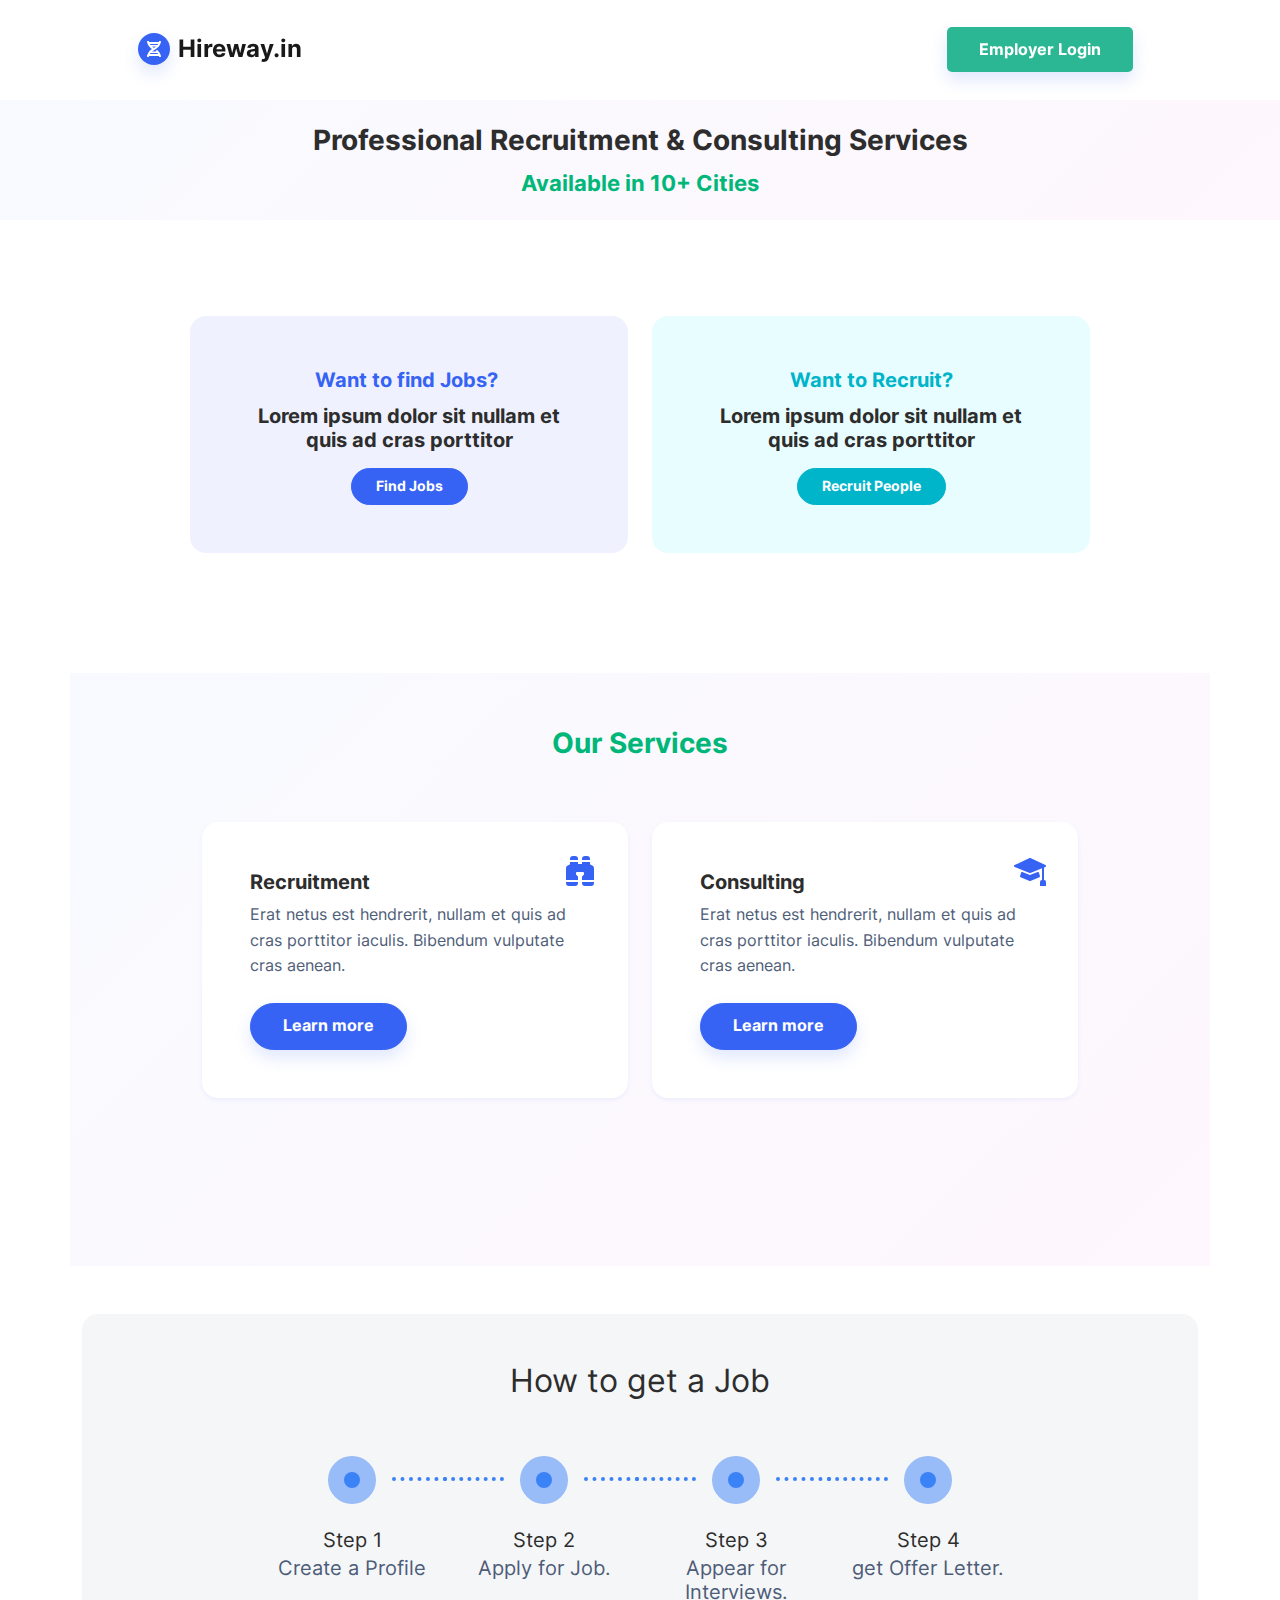
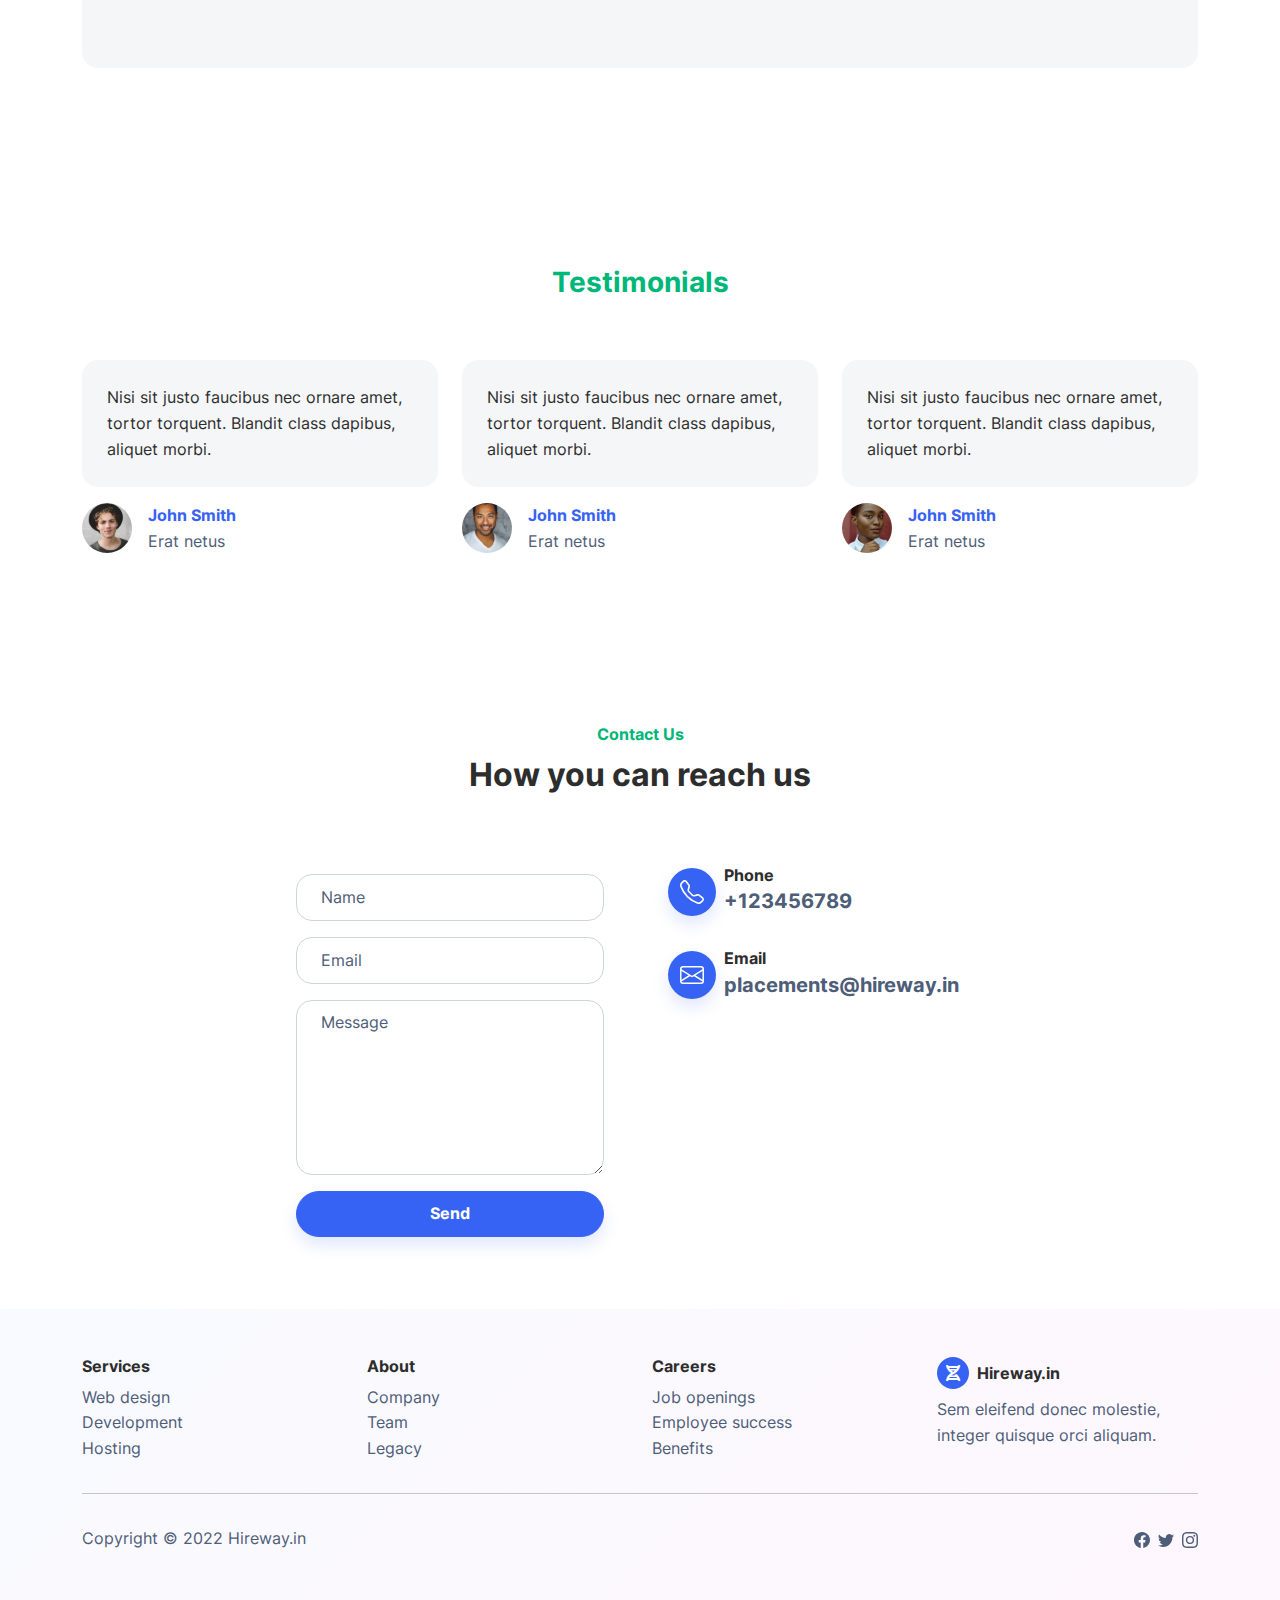
==== index.html @ d5031c34 "Initial Commit" ====
<!DOCTYPE html><html lang="en"><head><meta charset="utf-8"><meta name="viewport" content="width=device-width, initial-scale=1.0, shrink-to-fit=no"><title>Home - Hireway.in</title><link rel="stylesheet" href="assets/bootstrap/css/bootstrap.min.css"><link rel="stylesheet" href="assets/fonts/fontawesome-all.min.css"><link rel="stylesheet" href="assets/css/styles.min.css"></head><body style="/*background: url(&quot;design.jpg&quot;);*/background-position: 0 -60px;"><nav class="navbar navbar-light navbar-expand-md sticky-top navbar-shrink py-3" id="mainNav" style="height: 100px;"><div class="container"><a class="navbar-brand d-flex align-items-center" href="/"><span class="bs-icon-sm bs-icon-circle bs-icon-primary shadow d-flex justify-content-center align-items-center me-2 bs-icon" style="margin-left: 56px;"><svg xmlns="http://www.w3.org/2000/svg" viewBox="-32 0 512 512" width="1em" height="1em" fill="currentColor"><!--! Font Awesome Free 6.1.1 by @fontawesome - https://fontawesome.com License - https://fontawesome.com/license/free (Icons: CC BY 4.0, Fonts: SIL OFL 1.1, Code: MIT License) Copyright 2022 Fonticons, Inc. --><path d="M.1193 494.1c-1.125 9.5 6.312 17.87 15.94 17.87l32.06 .0635c8.125 0 15.21-5.833 16.21-13.83c.7501-4.875 1.869-11.17 3.494-18.17h312c1.625 6.875 2.904 13.31 3.529 18.18c1.125 7.1 7.84 13.94 15.97 13.82l32.46-.0625c9.625 0 17.12-8.374 15.99-17.87c-4.625-37.87-25.75-128.1-119.1-207.7c-17.5 12.37-36.98 24.37-58.48 35.49c6.25 4.625 11.56 9.405 17.06 14.15H159.7c21.25-18.12 47.03-35.63 78.65-51.38c172.1-85.5 203.7-218.8 209.5-266.7c1.125-9.5-6.297-17.88-15.92-17.88L399.6 .001c-8.125 0-14.84 5.832-15.96 13.83c-.7501 4.875-1.869 11.17-3.369 18.17H67.74C66.24 25 65.08 18.81 64.33 13.81C63.21 5.813 56.48-.124 48.36 .001L16.1 .1338c-9.625 0-17.09 8.354-15.96 17.85c5.125 42.87 31.29 153.8 159.9 238.1C31.55 340.3 5.245 451.2 .1193 494.1zM223.9 219.7C198.8 205.9 177.6 191.3 159.7 176h128.5C270.4 191.3 249 206.1 223.9 219.7zM355.1 96c-5.875 10.37-12.88 21.12-21 31.1H113.1c-8.25-10.87-15.3-21.63-21.05-32L355.1 96zM93 415.1c5.875-10.37 12.74-21.13 20.87-32h219.4c8.375 10.87 15.48 21.63 21.23 32H93z"></path></svg></span><span style="font-size: 24px;">Hireway.in</span></a><button data-bs-toggle="collapse" class="navbar-toggler" data-bs-target="#navcol-1"><span class="visually-hidden">Toggle navigation</span><span class="navbar-toggler-icon"></span></button><div class="collapse navbar-collapse" id="navcol-1" style="padding-left: 65px;padding-right: 65px;margin-left: 46px;"><ul class="navbar-nav mx-auto"></ul><a class="btn btn-primary shadow" role="button" href="signup.html" style="border-radius: 5px;background: #2BB793;border-width: 0px;border-color: rgb(43,183,147);">Employer Login</a></div></div></nav><header class="bg-primary-gradient" style="height: 120px;"><div class="container pt-4 pt-xl-4" style="height: 120px;"><div class="col-md-8 col-lg-8 col-xl-6 text-center text-md-start mx-auto" style="width: 680px;"><div class="text-center"><h1 class="fw-bold" style="font-size: 28px;">Professional Recruitment &amp; Consulting Services</h1><p class="fw-bold text-success mb-2" style="font-size: 22px;">Available in 10+ Cities</p></div></div></div></header><section class="py-5"><section><div class="container py-5"><div class="mx-auto" style="max-width: 900px;"><div class="row row-cols-1 row-cols-md-2 d-flex justify-content-center"><div class="col mb-4"><div class="card bg-primary-light"><div class="card-body text-center px-4 py-5 px-md-5"><p class="fw-bold text-primary card-text mb-2" style="font-size: 20px;">Want to find Jobs?&nbsp;</p><h5 class="fw-bold card-title mb-3">Lorem ipsum dolor sit&nbsp;nullam et quis ad cras porttitor</h5><button class="btn btn-primary btn-sm" type="button">Find Jobs</button></div></div></div><div class="col mb-4"><div class="card bg-info-light"><div class="card-body text-center px-4 py-5 px-md-5"><p class="fw-bold text-info card-text mb-2" style="font-size: 20px;">Want to Recruit?</p><h5 class="fw-bold card-title mb-3">Lorem ipsum dolor sit&nbsp;nullam et quis ad cras porttitor</h5><button class="btn btn-info btn-sm" type="button">Recruit People</button></div></div></div></div></div></div></section></section><section><div class="container bg-primary-gradient py-5"><div class="row"><div class="col-md-8 col-xl-6 text-center mx-auto"><p class="fw-bold text-success mb-2" style="font-size: 28px;">Our Services</p></div></div><div class="py-5 p-lg-5"><div class="row row-cols-1 row-cols-md-2 mx-auto" style="max-width: 900px;"><div class="col mb-5"><div class="card shadow-sm"><div class="card-body px-4 py-5 px-md-5"><div class="bs-icon-lg d-flex justify-content-center align-items-center mb-3 bs-icon" style="top: 1rem;right: 1rem;position: absolute;"><svg xmlns="http://www.w3.org/2000/svg" width="1em" height="1em" fill="currentColor" viewBox="0 0 16 16" class="bi bi-binoculars-fill">
  <path d="M4.5 1A1.5 1.5 0 0 0 3 2.5V3h4v-.5A1.5 1.5 0 0 0 5.5 1h-1zM7 4v1h2V4h4v.882a.5.5 0 0 0 .276.447l.895.447A1.5 1.5 0 0 1 15 7.118V13H9v-1.5a.5.5 0 0 1 .146-.354l.854-.853V9.5a.5.5 0 0 0-.5-.5h-3a.5.5 0 0 0-.5.5v.793l.854.853A.5.5 0 0 1 7 11.5V13H1V7.118a1.5 1.5 0 0 1 .83-1.342l.894-.447A.5.5 0 0 0 3 4.882V4h4zM1 14v.5A1.5 1.5 0 0 0 2.5 16h3A1.5 1.5 0 0 0 7 14.5V14H1zm8 0v.5a1.5 1.5 0 0 0 1.5 1.5h3a1.5 1.5 0 0 0 1.5-1.5V14H9zm4-11H9v-.5A1.5 1.5 0 0 1 10.5 1h1A1.5 1.5 0 0 1 13 2.5V3z"></path>
</svg></div><h5 class="fw-bold card-title">Recruitment</h5><p class="text-muted card-text mb-4">Erat netus est hendrerit, nullam et quis ad cras porttitor iaculis. Bibendum vulputate cras aenean.</p><button class="btn btn-primary shadow" type="button">Learn more</button></div></div></div><div class="col mb-5"><div class="card shadow-sm"><div class="card-body px-4 py-5 px-md-5"><div class="bs-icon-lg d-flex justify-content-center align-items-center mb-3 bs-icon" style="top: 1rem;right: 1rem;position: absolute;"><svg xmlns="http://www.w3.org/2000/svg" width="1em" height="1em" fill="currentColor" viewBox="0 0 16 16" class="bi bi-mortarboard-fill">
  <path fill-rule="evenodd" d="M8.211 2.047a.5.5 0 0 0-.422 0l-7.5 3.5a.5.5 0 0 0 .025.917l7.5 3a.5.5 0 0 0 .372 0L14 7.14V13a1 1 0 0 0-1 1v2h3v-2a1 1 0 0 0-1-1V6.739l.686-.275a.5.5 0 0 0 .025-.917l-7.5-3.5Z"></path>
  <path fill-rule="evenodd" d="M4.176 9.032a.5.5 0 0 0-.656.327l-.5 1.7a.5.5 0 0 0 .294.605l4.5 1.8a.5.5 0 0 0 .372 0l4.5-1.8a.5.5 0 0 0 .294-.605l-.5-1.7a.5.5 0 0 0-.656-.327L8 10.466 4.176 9.032Z"></path>
</svg></div><h5 class="fw-bold card-title">Consulting</h5><p class="text-muted card-text mb-4">Erat netus est hendrerit, nullam et quis ad cras porttitor iaculis. Bibendum vulputate cras aenean.</p><button class="btn btn-primary shadow" type="button">Learn more</button></div></div></div><div class="col mb-4"><div class="card shadow-sm"></div></div><div class="col mb-4"><div class="card shadow-sm"></div></div></div></div></div></section><section class="py-4 py-xl-5"><div class="container"><div class="bg-light border rounded border-0 border-light d-flex flex-column justify-content-between flex-lg-row p-4 p-md-5"><div class="container">                      
    <div class="row text-center justify-content-center mb-5">
        <div class="col-xl-6 col-lg-8">
            <h2 class="font-weight-bold">How to get a Job</h2>
        </div>
    </div>

    <div class="row">
        <div class="col">
            <div class="timeline-steps aos-init aos-animate" data-aos="fade-up">
                <div class="timeline-step">
                    <div class="timeline-content" data-toggle="popover" data-trigger="hover" data-placement="top" title="" data-content="And here's some amazing content. It's very engaging. Right?" data-original-title="2003">
                        <div class="inner-circle"></div>
                        <p class="h5 mt-3 mb-1">Step 1</p>
                        <p class="h5 text-muted mb-0 mb-lg-0">Create a Profile</p>
                    </div>
                </div>
                <div class="timeline-step">
                    <div class="timeline-content" data-toggle="popover" data-trigger="hover" data-placement="top" title="" data-content="And here's some amazing content. It's very engaging. Right?" data-original-title="2004">
                        <div class="inner-circle"></div>
                        <p class="h5 mt-3 mb-1">Step 2</p>
                        <p class="h5 text-muted mb-0 mb-lg-0">Apply for Job.</p>
                    </div>
                </div>
                <div class="timeline-step">
                    <div class="timeline-content" data-toggle="popover" data-trigger="hover" data-placement="top" title="" data-content="And here's some amazing content. It's very engaging. Right?" data-original-title="2010">
                        <div class="inner-circle"></div>
                        <p class="h5 mt-3 mb-1">Step 3</p>
                        <p class="h5 text-muted mb-0 mb-lg-0">Appear for Interviews.</p>
                    </div>
                </div>
                <div class="timeline-step mb-0">
                    <div class="timeline-content" data-toggle="popover" data-trigger="hover" data-placement="top" title="" data-content="And here's some amazing content. It's very engaging. Right?" data-original-title="2020">
                        <div class="inner-circle"></div>
                        <p class="h5 mt-3 mb-1">Step 4</p>
                        <p class="h5 text-muted mb-0 mb-lg-0">get Offer Letter.</p>
                    </div>
                </div>
            </div>
        </div>
    </div>
</div></div></div></section><section class="py-5 mt-5"><div class="container py-5"><div class="row mb-5"><div class="col-md-8 col-xl-6 text-center mx-auto"><p class="fw-bold text-success mb-2" style="font-size: 28px;">Testimonials</p></div></div><div class="row row-cols-1 row-cols-sm-2 row-cols-lg-3 d-sm-flex justify-content-sm-center"><div class="col mb-4"><div class="d-flex flex-column align-items-center align-items-sm-start"><p class="bg-light border rounded border-light p-4">Nisi sit justo faucibus nec ornare amet, tortor torquent. Blandit class dapibus, aliquet morbi.</p><div class="d-flex"><img class="rounded-circle flex-shrink-0 me-3 fit-cover" width="50" height="50" src="assets/img/team/avatar2.jpg"><div><p class="fw-bold text-primary mb-0">John Smith</p><p class="text-muted mb-0">Erat netus</p></div></div></div></div><div class="col mb-4"><div class="d-flex flex-column align-items-center align-items-sm-start"><p class="bg-light border rounded border-light p-4">Nisi sit justo faucibus nec ornare amet, tortor torquent. Blandit class dapibus, aliquet morbi.</p><div class="d-flex"><img class="rounded-circle flex-shrink-0 me-3 fit-cover" width="50" height="50" src="assets/img/team/avatar4.jpg"><div><p class="fw-bold text-primary mb-0">John Smith</p><p class="text-muted mb-0">Erat netus</p></div></div></div></div><div class="col mb-4"><div class="d-flex flex-column align-items-center align-items-sm-start"><p class="bg-light border rounded border-light p-4">Nisi sit justo faucibus nec ornare amet, tortor torquent. Blandit class dapibus, aliquet morbi.</p><div class="d-flex"><img class="rounded-circle flex-shrink-0 me-3 fit-cover" width="50" height="50" src="assets/img/team/avatar5.jpg"><div><p class="fw-bold text-primary mb-0">John Smith</p><p class="text-muted mb-0">Erat netus</p></div></div></div></div></div></div></section><section class="py-5"><div class="container"><div class="row mb-5"><div class="col-md-8 col-xl-6 text-center mx-auto"><p class="fw-bold text-success mb-2">Contact Us</p><h2 class="fw-bold">How you can reach us</h2></div></div><div class="row d-flex justify-content-center"><div class="col-md-6 col-xl-4"><div><form class="p-3 p-xl-4" method="post"><div class="mb-3"><input class="form-control" type="text" id="name-1" name="name" placeholder="Name"></div><div class="mb-3"><input class="form-control" type="email" id="email-1" name="email" placeholder="Email"></div><div class="mb-3"><textarea class="form-control" id="message-1" name="message" rows="6" placeholder="Message"></textarea></div><div><button class="btn btn-primary shadow d-block w-100" type="submit">Send </button></div></form></div></div><div class="col-md-4 col-xl-4 d-flex justify-content-center justify-content-xl-start"><div class="d-flex flex-wrap flex-md-column justify-content-md-start align-items-md-start h-100"><div class="d-flex align-items-center p-3"><div class="bs-icon-md bs-icon-circle bs-icon-primary shadow d-flex flex-shrink-0 justify-content-center align-items-center d-inline-block bs-icon bs-icon-md"><svg xmlns="http://www.w3.org/2000/svg" width="1em" height="1em" fill="currentColor" viewBox="0 0 16 16" class="bi bi-telephone">
  <path d="M3.654 1.328a.678.678 0 0 0-1.015-.063L1.605 2.3c-.483.484-.661 1.169-.45 1.77a17.568 17.568 0 0 0 4.168 6.608 17.569 17.569 0 0 0 6.608 4.168c.601.211 1.286.033 1.77-.45l1.034-1.034a.678.678 0 0 0-.063-1.015l-2.307-1.794a.678.678 0 0 0-.58-.122l-2.19.547a1.745 1.745 0 0 1-1.657-.459L5.482 8.062a1.745 1.745 0 0 1-.46-1.657l.548-2.19a.678.678 0 0 0-.122-.58L3.654 1.328zM1.884.511a1.745 1.745 0 0 1 2.612.163L6.29 2.98c.329.423.445.974.315 1.494l-.547 2.19a.678.678 0 0 0 .178.643l2.457 2.457a.678.678 0 0 0 .644.178l2.189-.547a1.745 1.745 0 0 1 1.494.315l2.306 1.794c.829.645.905 1.87.163 2.611l-1.034 1.034c-.74.74-1.846 1.065-2.877.702a18.634 18.634 0 0 1-7.01-4.42 18.634 18.634 0 0 1-4.42-7.009c-.362-1.03-.037-2.137.703-2.877L1.885.511z"></path>
</svg></div><div class="px-2"><h6 class="fw-bold mb-0">Phone</h6><p class="text-muted mb-0" style="font-size: 20px;font-weight: bold;">+123456789</p></div></div><div class="d-flex align-items-center p-3"><div class="bs-icon-md bs-icon-circle bs-icon-primary shadow d-flex flex-shrink-0 justify-content-center align-items-center d-inline-block bs-icon bs-icon-md"><svg xmlns="http://www.w3.org/2000/svg" width="1em" height="1em" fill="currentColor" viewBox="0 0 16 16" class="bi bi-envelope">
  <path fill-rule="evenodd" d="M0 4a2 2 0 0 1 2-2h12a2 2 0 0 1 2 2v8a2 2 0 0 1-2 2H2a2 2 0 0 1-2-2V4Zm2-1a1 1 0 0 0-1 1v.217l7 4.2 7-4.2V4a1 1 0 0 0-1-1H2Zm13 2.383-4.708 2.825L15 11.105V5.383Zm-.034 6.876-5.64-3.471L8 9.583l-1.326-.795-5.64 3.47A1 1 0 0 0 2 13h12a1 1 0 0 0 .966-.741ZM1 11.105l4.708-2.897L1 5.383v5.722Z"></path>
</svg></div><div class="px-2"><h6 class="fw-bold mb-0">Email</h6><p class="text-muted mb-0" style="font-size: 20px;font-weight: bold;">placements@hireway.in</p></div></div></div></div></div></div></section><footer class="bg-primary-gradient"><div class="container py-4 py-lg-5"><div class="row justify-content-center"><div class="col-sm-4 col-md-3 text-center text-lg-start d-flex flex-column item"><h3 class="fs-6 fw-bold">Services</h3><ul class="list-unstyled"><li><a href="#">Web design</a></li><li><a href="#">Development</a></li><li><a href="#">Hosting</a></li></ul></div><div class="col-sm-4 col-md-3 text-center text-lg-start d-flex flex-column item"><h3 class="fs-6 fw-bold">About</h3><ul class="list-unstyled"><li><a href="#">Company</a></li><li><a href="#">Team</a></li><li><a href="#">Legacy</a></li></ul></div><div class="col-sm-4 col-md-3 text-center text-lg-start d-flex flex-column item"><h3 class="fs-6 fw-bold">Careers</h3><ul class="list-unstyled"><li><a href="#">Job openings</a></li><li><a href="#">Employee success</a></li><li><a href="#">Benefits</a></li></ul></div><div class="col-lg-3 text-center text-lg-start d-flex flex-column align-items-center order-first align-items-lg-start order-lg-last item social"><div class="fw-bold d-flex align-items-center mb-2"><span class="bs-icon-sm bs-icon-circle bs-icon-primary d-flex justify-content-center align-items-center bs-icon me-2"><i class="fas fa-dna" style="font-size: 16px;"></i></span><span>Hireway.in</span></div><p class="text-muted copyright">Sem eleifend donec molestie, integer quisque orci aliquam.</p></div></div><hr><div class="text-muted d-flex justify-content-between align-items-center pt-3"><p class="mb-0">Copyright © 2022 Hireway.in</p><ul class="list-inline mb-0"><li class="list-inline-item"><svg xmlns="http://www.w3.org/2000/svg" width="1em" height="1em" fill="currentColor" viewBox="0 0 16 16" class="bi bi-facebook">
  <path d="M16 8.049c0-4.446-3.582-8.05-8-8.05C3.58 0-.002 3.603-.002 8.05c0 4.017 2.926 7.347 6.75 7.951v-5.625h-2.03V8.05H6.75V6.275c0-2.017 1.195-3.131 3.022-3.131.876 0 1.791.157 1.791.157v1.98h-1.009c-.993 0-1.303.621-1.303 1.258v1.51h2.218l-.354 2.326H9.25V16c3.824-.604 6.75-3.934 6.75-7.951z"></path>
</svg></li><li class="list-inline-item"><svg xmlns="http://www.w3.org/2000/svg" width="1em" height="1em" fill="currentColor" viewBox="0 0 16 16" class="bi bi-twitter">
  <path d="M5.026 15c6.038 0 9.341-5.003 9.341-9.334 0-.14 0-.282-.006-.422A6.685 6.685 0 0 0 16 3.542a6.658 6.658 0 0 1-1.889.518 3.301 3.301 0 0 0 1.447-1.817 6.533 6.533 0 0 1-2.087.793A3.286 3.286 0 0 0 7.875 6.03a9.325 9.325 0 0 1-6.767-3.429 3.289 3.289 0 0 0 1.018 4.382A3.323 3.323 0 0 1 .64 6.575v.045a3.288 3.288 0 0 0 2.632 3.218 3.203 3.203 0 0 1-.865.115 3.23 3.23 0 0 1-.614-.057 3.283 3.283 0 0 0 3.067 2.277A6.588 6.588 0 0 1 .78 13.58a6.32 6.32 0 0 1-.78-.045A9.344 9.344 0 0 0 5.026 15z"></path>
</svg></li><li class="list-inline-item"><svg xmlns="http://www.w3.org/2000/svg" width="1em" height="1em" fill="currentColor" viewBox="0 0 16 16" class="bi bi-instagram">
  <path d="M8 0C5.829 0 5.556.01 4.703.048 3.85.088 3.269.222 2.76.42a3.917 3.917 0 0 0-1.417.923A3.927 3.927 0 0 0 .42 2.76C.222 3.268.087 3.85.048 4.7.01 5.555 0 5.827 0 8.001c0 2.172.01 2.444.048 3.297.04.852.174 1.433.372 1.942.205.526.478.972.923 1.417.444.445.89.719 1.416.923.51.198 1.09.333 1.942.372C5.555 15.99 5.827 16 8 16s2.444-.01 3.298-.048c.851-.04 1.434-.174 1.943-.372a3.916 3.916 0 0 0 1.416-.923c.445-.445.718-.891.923-1.417.197-.509.332-1.09.372-1.942C15.99 10.445 16 10.173 16 8s-.01-2.445-.048-3.299c-.04-.851-.175-1.433-.372-1.941a3.926 3.926 0 0 0-.923-1.417A3.911 3.911 0 0 0 13.24.42c-.51-.198-1.092-.333-1.943-.372C10.443.01 10.172 0 7.998 0h.003zm-.717 1.442h.718c2.136 0 2.389.007 3.232.046.78.035 1.204.166 1.486.275.373.145.64.319.92.599.28.28.453.546.598.92.11.281.24.705.275 1.485.039.843.047 1.096.047 3.231s-.008 2.389-.047 3.232c-.035.78-.166 1.203-.275 1.485a2.47 2.47 0 0 1-.599.919c-.28.28-.546.453-.92.598-.28.11-.704.24-1.485.276-.843.038-1.096.047-3.232.047s-2.39-.009-3.233-.047c-.78-.036-1.203-.166-1.485-.276a2.478 2.478 0 0 1-.92-.598 2.48 2.48 0 0 1-.6-.92c-.109-.281-.24-.705-.275-1.485-.038-.843-.046-1.096-.046-3.233 0-2.136.008-2.388.046-3.231.036-.78.166-1.204.276-1.486.145-.373.319-.64.599-.92.28-.28.546-.453.92-.598.282-.11.705-.24 1.485-.276.738-.034 1.024-.044 2.515-.045v.002zm4.988 1.328a.96.96 0 1 0 0 1.92.96.96 0 0 0 0-1.92zm-4.27 1.122a4.109 4.109 0 1 0 0 8.217 4.109 4.109 0 0 0 0-8.217zm0 1.441a2.667 2.667 0 1 1 0 5.334 2.667 2.667 0 0 1 0-5.334z"></path>
</svg></li></ul></div></div></footer><script src="assets/js/jquery.min.js"></script><script src="assets/bootstrap/js/bootstrap.min.js"></script><script src="assets/js/script.min.js"></script></body></html>
---- assets/css/styles.min.css ----
@font-face{font-family:Inter;src:url(../../assets/fonts//s/inter/v12/UcC73FwrK3iLTeHuS_fvQtMwCp50KnMa2JL7SUc.woff2) format('woff2');font-weight:300;font-style:normal;font-display:swap;unicode-range:U+0460-052F,U+1C80-1C88,U+20B4,U+2DE0-2DFF,U+A640-A69F,U+FE2E-FE2F}@font-face{font-family:Inter;src:url(../../assets/fonts//s/inter/v12/UcC73FwrK3iLTeHuS_fvQtMwCp50KnMa0ZL7SUc.woff2) format('woff2');font-weight:300;font-style:normal;font-display:swap;unicode-range:U+0301,U+0400-045F,U+0490-0491,U+04B0-04B1,U+2116}@font-face{font-family:Inter;src:url(../../assets/fonts//s/inter/v12/UcC73FwrK3iLTeHuS_fvQtMwCp50KnMa2ZL7SUc.woff2) format('woff2');font-weight:300;font-style:normal;font-display:swap;unicode-range:U+1F00-1FFF}@font-face{font-family:Inter;src:url(../../assets/fonts//s/inter/v12/UcC73FwrK3iLTeHuS_fvQtMwCp50KnMa1pL7SUc.woff2) format('woff2');font-weight:300;font-style:normal;font-display:swap;unicode-range:U+0370-03FF}@font-face{font-family:Inter;src:url(../../assets/fonts//s/inter/v12/UcC73FwrK3iLTeHuS_fvQtMwCp50KnMa2pL7SUc.woff2) format('woff2');font-weight:300;font-style:normal;font-display:swap;unicode-range:U+0102-0103,U+0110-0111,U+0128-0129,U+0168-0169,U+01A0-01A1,U+01AF-01B0,U+1EA0-1EF9,U+20AB}@font-face{font-family:Inter;src:url(../../assets/fonts//s/inter/v12/UcC73FwrK3iLTeHuS_fvQtMwCp50KnMa25L7SUc.woff2) format('woff2');font-weight:300;font-style:normal;font-display:swap;unicode-range:U+0100-024F,U+0259,U+1E00-1EFF,U+2020,U+20A0-20AB,U+20AD-20CF,U+2113,U+2C60-2C7F,U+A720-A7FF}@font-face{font-family:Inter;src:url(../../assets/fonts//s/inter/v12/UcC73FwrK3iLTeHuS_fvQtMwCp50KnMa1ZL7.woff2) format('woff2');font-weight:300;font-style:normal;font-display:swap;unicode-range:U+0000-00FF,U+0131,U+0152-0153,U+02BB-02BC,U+02C6,U+02DA,U+02DC,U+2000-206F,U+2074,U+20AC,U+2122,U+2191,U+2193,U+2212,U+2215,U+FEFF,U+FFFD}@font-face{font-family:Inter;src:url(../../assets/fonts//s/inter/v12/UcC73FwrK3iLTeHuS_fvQtMwCp50KnMa2JL7SUc.woff2) format('woff2');font-weight:400;font-style:normal;font-display:swap;unicode-range:U+0460-052F,U+1C80-1C88,U+20B4,U+2DE0-2DFF,U+A640-A69F,U+FE2E-FE2F}@font-face{font-family:Inter;src:url(../../assets/fonts//s/inter/v12/UcC73FwrK3iLTeHuS_fvQtMwCp50KnMa0ZL7SUc.woff2) format('woff2');font-weight:400;font-style:normal;font-display:swap;unicode-range:U+0301,U+0400-045F,U+0490-0491,U+04B0-04B1,U+2116}@font-face{font-family:Inter;src:url(../../assets/fonts//s/inter/v12/UcC73FwrK3iLTeHuS_fvQtMwCp50KnMa2ZL7SUc.woff2) format('woff2');font-weight:400;font-style:normal;font-display:swap;unicode-range:U+1F00-1FFF}@font-face{font-family:Inter;src:url(../../assets/fonts//s/inter/v12/UcC73FwrK3iLTeHuS_fvQtMwCp50KnMa1pL7SUc.woff2) format('woff2');font-weight:400;font-style:normal;font-display:swap;unicode-range:U+0370-03FF}@font-face{font-family:Inter;src:url(../../assets/fonts//s/inter/v12/UcC73FwrK3iLTeHuS_fvQtMwCp50KnMa2pL7SUc.woff2) format('woff2');font-weight:400;font-style:normal;font-display:swap;unicode-range:U+0102-0103,U+0110-0111,U+0128-0129,U+0168-0169,U+01A0-01A1,U+01AF-01B0,U+1EA0-1EF9,U+20AB}@font-face{font-family:Inter;src:url(../../assets/fonts//s/inter/v12/UcC73FwrK3iLTeHuS_fvQtMwCp50KnMa25L7SUc.woff2) format('woff2');font-weight:400;font-style:normal;font-display:swap;unicode-range:U+0100-024F,U+0259,U+1E00-1EFF,U+2020,U+20A0-20AB,U+20AD-20CF,U+2113,U+2C60-2C7F,U+A720-A7FF}@font-face{font-family:Inter;src:url(../../assets/fonts//s/inter/v12/UcC73FwrK3iLTeHuS_fvQtMwCp50KnMa1ZL7.woff2) format('woff2');font-weight:400;font-style:normal;font-display:swap;unicode-range:U+0000-00FF,U+0131,U+0152-0153,U+02BB-02BC,U+02C6,U+02DA,U+02DC,U+2000-206F,U+2074,U+20AC,U+2122,U+2191,U+2193,U+2212,U+2215,U+FEFF,U+FFFD}@font-face{font-family:Inter;src:url(../../assets/fonts//s/inter/v12/UcC73FwrK3iLTeHuS_fvQtMwCp50KnMa2JL7SUc.woff2) format('woff2');font-weight:600;font-style:normal;font-display:swap;unicode-range:U+0460-052F,U+1C80-1C88,U+20B4,U+2DE0-2DFF,U+A640-A69F,U+FE2E-FE2F}@font-face{font-family:Inter;src:url(../../assets/fonts//s/inter/v12/UcC73FwrK3iLTeHuS_fvQtMwCp50KnMa0ZL7SUc.woff2) format('woff2');font-weight:600;font-style:normal;font-display:swap;unicode-range:U+0301,U+0400-045F,U+0490-0491,U+04B0-04B1,U+2116}@font-face{font-family:Inter;src:url(../../assets/fonts//s/inter/v12/UcC73FwrK3iLTeHuS_fvQtMwCp50KnMa2ZL7SUc.woff2) format('woff2');font-weight:600;font-style:normal;font-display:swap;unicode-range:U+1F00-1FFF}@font-face{font-family:Inter;src:url(../../assets/fonts//s/inter/v12/UcC73FwrK3iLTeHuS_fvQtMwCp50KnMa1pL7SUc.woff2) format('woff2');font-weight:600;font-style:normal;font-display:swap;unicode-range:U+0370-03FF}@font-face{font-family:Inter;src:url(../../assets/fonts//s/inter/v12/UcC73FwrK3iLTeHuS_fvQtMwCp50KnMa2pL7SUc.woff2) format('woff2');font-weight:600;font-style:normal;font-display:swap;unicode-range:U+0102-0103,U+0110-0111,U+0128-0129,U+0168-0169,U+01A0-01A1,U+01AF-01B0,U+1EA0-1EF9,U+20AB}@font-face{font-family:Inter;src:url(../../assets/fonts//s/inter/v12/UcC73FwrK3iLTeHuS_fvQtMwCp50KnMa25L7SUc.woff2) format('woff2');font-weight:600;font-style:normal;font-display:swap;unicode-range:U+0100-024F,U+0259,U+1E00-1EFF,U+2020,U+20A0-20AB,U+20AD-20CF,U+2113,U+2C60-2C7F,U+A720-A7FF}@font-face{font-family:Inter;src:url(../../assets/fonts//s/inter/v12/UcC73FwrK3iLTeHuS_fvQtMwCp50KnMa1ZL7.woff2) format('woff2');font-weight:600;font-style:normal;font-display:swap;unicode-range:U+0000-00FF,U+0131,U+0152-0153,U+02BB-02BC,U+02C6,U+02DA,U+02DC,U+2000-206F,U+2074,U+20AC,U+2122,U+2191,U+2193,U+2212,U+2215,U+FEFF,U+FFFD}@font-face{font-family:Inter;src:url(../../assets/fonts//s/inter/v12/UcC73FwrK3iLTeHuS_fvQtMwCp50KnMa2JL7SUc.woff2) format('woff2');font-weight:700;font-style:normal;font-display:swap;unicode-range:U+0460-052F,U+1C80-1C88,U+20B4,U+2DE0-2DFF,U+A640-A69F,U+FE2E-FE2F}@font-face{font-family:Inter;src:url(../../assets/fonts//s/inter/v12/UcC73FwrK3iLTeHuS_fvQtMwCp50KnMa0ZL7SUc.woff2) format('woff2');font-weight:700;font-style:normal;font-display:swap;unicode-range:U+0301,U+0400-045F,U+0490-0491,U+04B0-04B1,U+2116}@font-face{font-family:Inter;src:url(../../assets/fonts//s/inter/v12/UcC73FwrK3iLTeHuS_fvQtMwCp50KnMa2ZL7SUc.woff2) format('woff2');font-weight:700;font-style:normal;font-display:swap;unicode-range:U+1F00-1FFF}@font-face{font-family:Inter;src:url(../../assets/fonts//s/inter/v12/UcC73FwrK3iLTeHuS_fvQtMwCp50KnMa1pL7SUc.woff2) format('woff2');font-weight:700;font-style:normal;font-display:swap;unicode-range:U+0370-03FF}@font-face{font-family:Inter;src:url(../../assets/fonts//s/inter/v12/UcC73FwrK3iLTeHuS_fvQtMwCp50KnMa2pL7SUc.woff2) format('woff2');font-weight:700;font-style:normal;font-display:swap;unicode-range:U+0102-0103,U+0110-0111,U+0128-0129,U+0168-0169,U+01A0-01A1,U+01AF-01B0,U+1EA0-1EF9,U+20AB}@font-face{font-family:Inter;src:url(../../assets/fonts//s/inter/v12/UcC73FwrK3iLTeHuS_fvQtMwCp50KnMa25L7SUc.woff2) format('woff2');font-weight:700;font-style:normal;font-display:swap;unicode-range:U+0100-024F,U+0259,U+1E00-1EFF,U+2020,U+20A0-20AB,U+20AD-20CF,U+2113,U+2C60-2C7F,U+A720-A7FF}@font-face{font-family:Inter;src:url(../../assets/fonts//s/inter/v12/UcC73FwrK3iLTeHuS_fvQtMwCp50KnMa1ZL7.woff2) format('woff2');font-weight:700;font-style:normal;font-display:swap;unicode-range:U+0000-00FF,U+0131,U+0152-0153,U+02BB-02BC,U+02C6,U+02DA,U+02DC,U+2000-206F,U+2074,U+20AC,U+2122,U+2191,U+2193,U+2212,U+2215,U+FEFF,U+FFFD}@font-face{font-family:Inter;src:url(../../assets/fonts//s/inter/v12/UcC73FwrK3iLTeHuS_fvQtMwCp50KnMa2JL7SUc.woff2) format('woff2');font-weight:800;font-style:normal;font-display:swap;unicode-range:U+0460-052F,U+1C80-1C88,U+20B4,U+2DE0-2DFF,U+A640-A69F,U+FE2E-FE2F}@font-face{font-family:Inter;src:url(../../assets/fonts//s/inter/v12/UcC73FwrK3iLTeHuS_fvQtMwCp50KnMa0ZL7SUc.woff2) format('woff2');font-weight:800;font-style:normal;font-display:swap;unicode-range:U+0301,U+0400-045F,U+0490-0491,U+04B0-04B1,U+2116}@font-face{font-family:Inter;src:url(../../assets/fonts//s/inter/v12/UcC73FwrK3iLTeHuS_fvQtMwCp50KnMa2ZL7SUc.woff2) format('woff2');font-weight:800;font-style:normal;font-display:swap;unicode-range:U+1F00-1FFF}@font-face{font-family:Inter;src:url(../../assets/fonts//s/inter/v12/UcC73FwrK3iLTeHuS_fvQtMwCp50KnMa1pL7SUc.woff2) format('woff2');font-weight:800;font-style:normal;font-display:swap;unicode-range:U+0370-03FF}@font-face{font-family:Inter;src:url(../../assets/fonts//s/inter/v12/UcC73FwrK3iLTeHuS_fvQtMwCp50KnMa2pL7SUc.woff2) format('woff2');font-weight:800;font-style:normal;font-display:swap;unicode-range:U+0102-0103,U+0110-0111,U+0128-0129,U+0168-0169,U+01A0-01A1,U+01AF-01B0,U+1EA0-1EF9,U+20AB}@font-face{font-family:Inter;src:url(../../assets/fonts//s/inter/v12/UcC73FwrK3iLTeHuS_fvQtMwCp50KnMa25L7SUc.woff2) format('woff2');font-weight:800;font-style:normal;font-display:swap;unicode-range:U+0100-024F,U+0259,U+1E00-1EFF,U+2020,U+20A0-20AB,U+20AD-20CF,U+2113,U+2C60-2C7F,U+A720-A7FF}@font-face{font-family:Inter;src:url(../../assets/fonts//s/inter/v12/UcC73FwrK3iLTeHuS_fvQtMwCp50KnMa1ZL7.woff2) format('woff2');font-weight:800;font-style:normal;font-display:swap;unicode-range:U+0000-00FF,U+0131,U+0152-0153,U+02BB-02BC,U+02C6,U+02DA,U+02DC,U+2000-206F,U+2074,U+20AC,U+2122,U+2191,U+2193,U+2212,U+2215,U+FEFF,U+FFFD}.timeline-steps{display:flex;justify-content:center;flex-wrap:wrap}.timeline-steps .timeline-step{align-items:center;display:flex;flex-direction:column;position:relative;margin:1rem}@media (min-width:768px){.timeline-steps .timeline-step:not(:last-child):after{content:"";display:block;border-top:.25rem dotted #3b82f6;width:3.46rem;position:absolute;left:7.5rem;top:.3125rem}.timeline-steps .timeline-step:not(:first-child):before{content:"";display:block;border-top:.25rem dotted #3b82f6;width:3.8125rem;position:absolute;right:7.5rem;top:.3125rem}}.timeline-steps .timeline-content{width:10rem;text-align:center}.timeline-steps .timeline-content .inner-circle{border-radius:1.5rem;height:1rem;width:1rem;display:inline-flex;align-items:center;justify-content:center;background-color:#3b82f6}.timeline-steps .timeline-content .inner-circle:before{content:"";background-color:#3b82f6;display:inline-block;height:3rem;width:3rem;min-width:3rem;border-radius:6.25rem;opacity:.5}
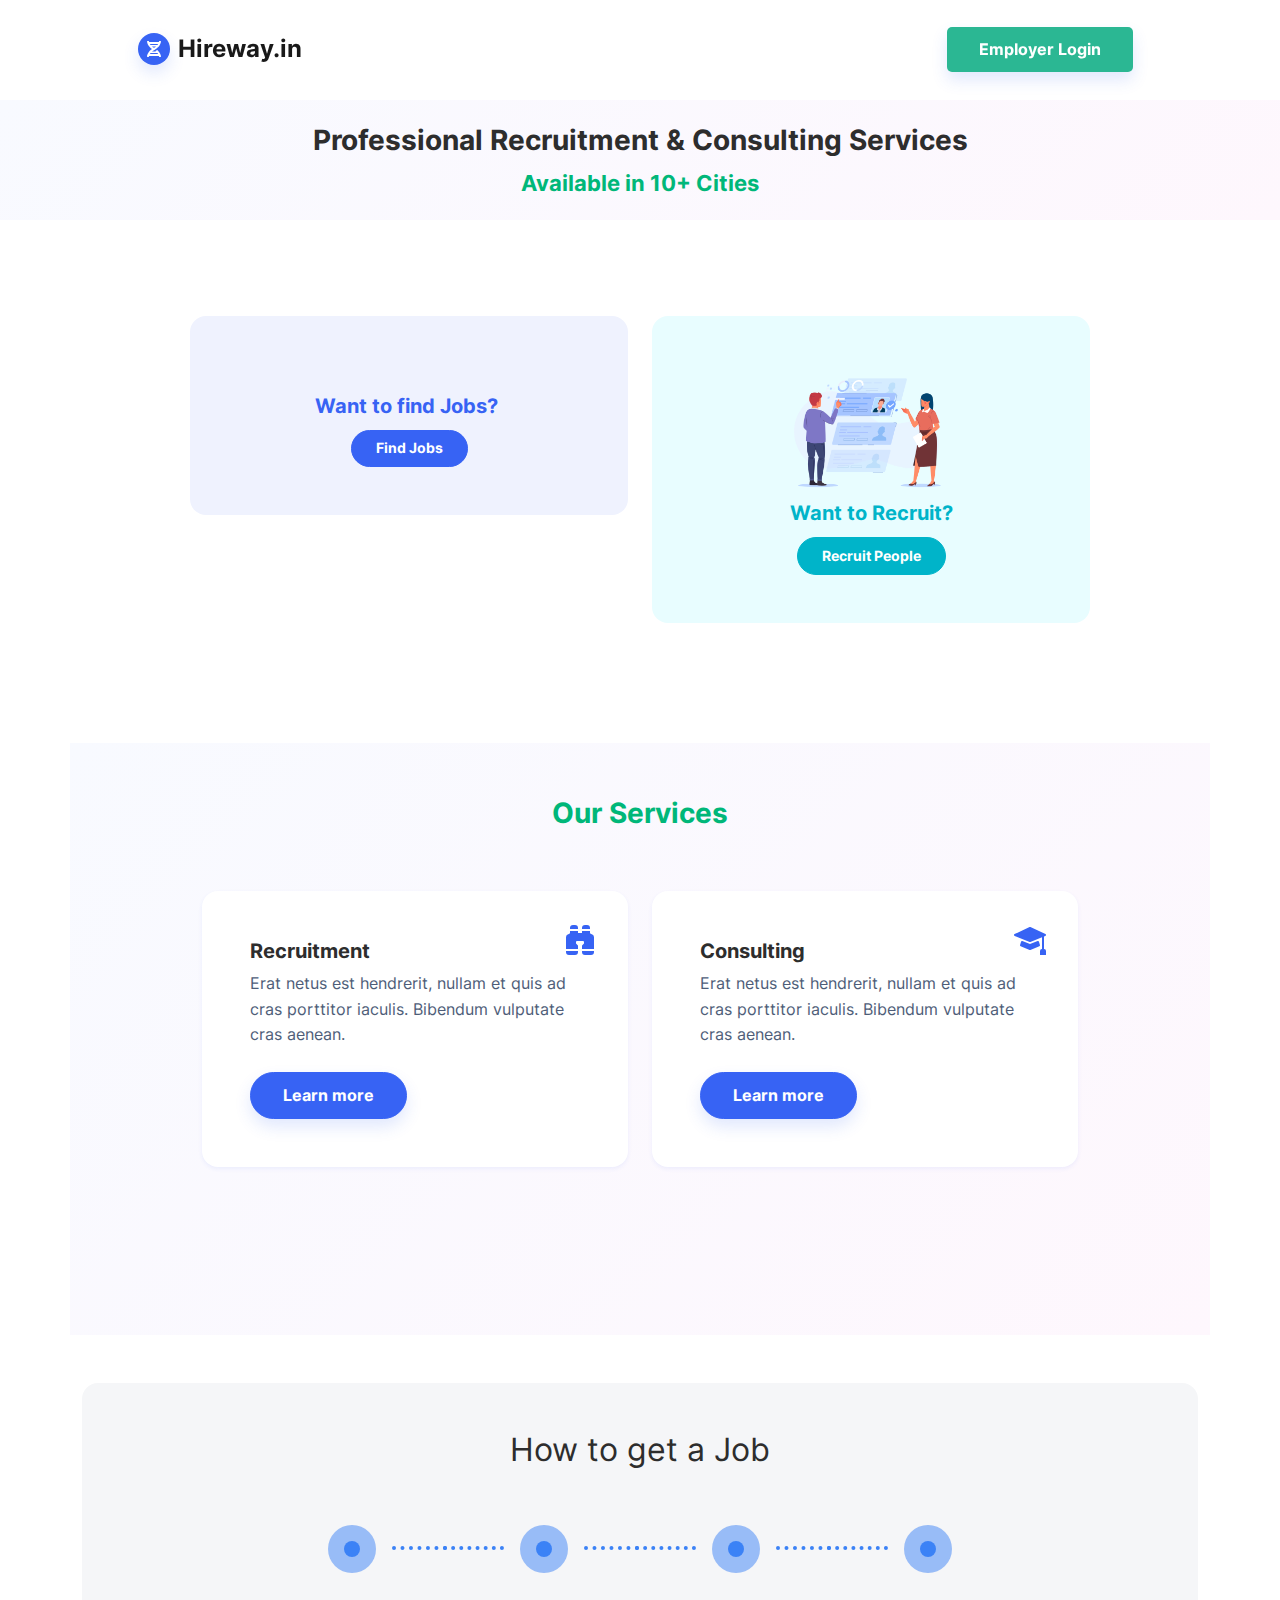
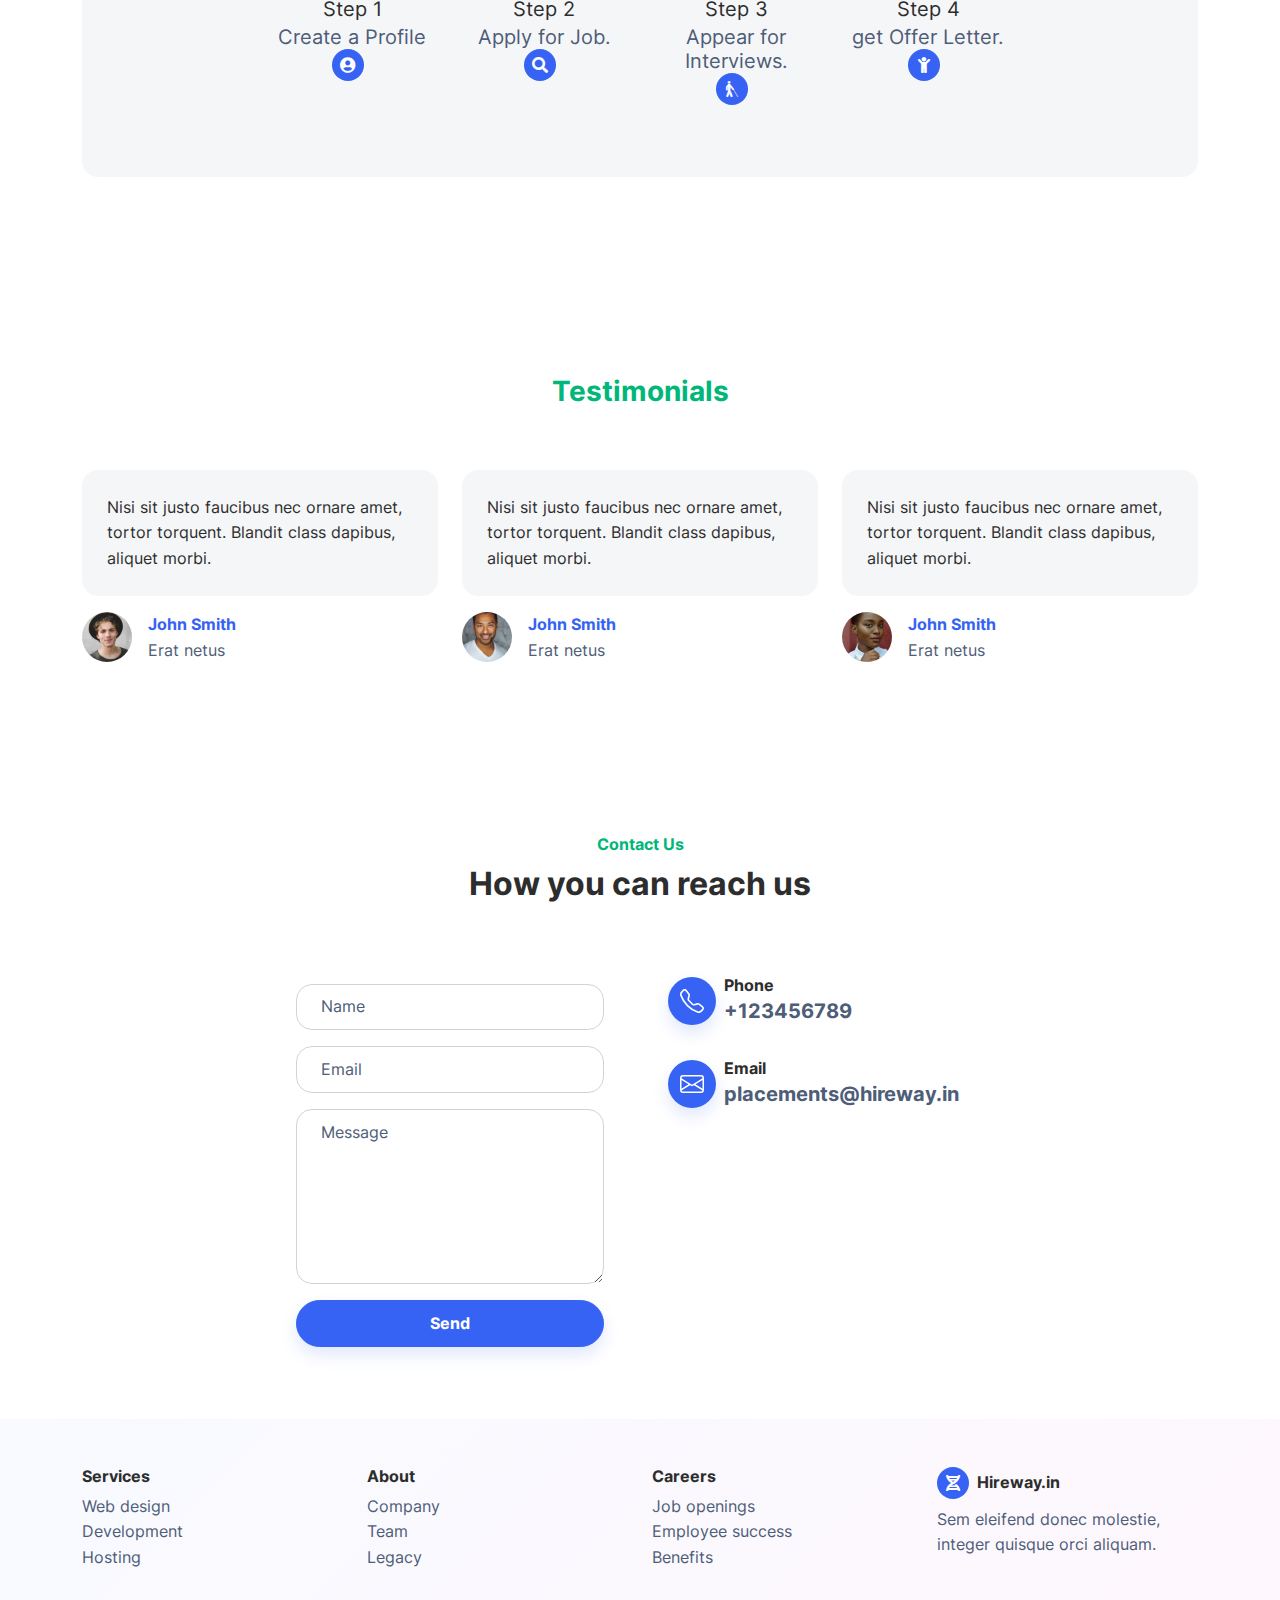
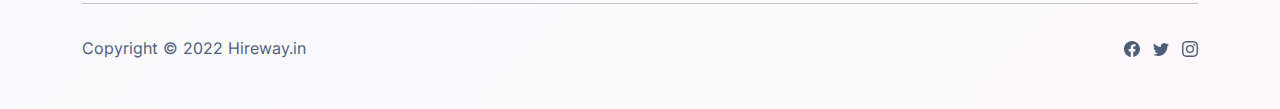
==== commit cecc884e: "second commit" ====
--- a/index.html
+++ b/index.html
@@ -1,57 +1,355 @@
-<!DOCTYPE html><html lang="en"><head><meta charset="utf-8"><meta name="viewport" content="width=device-width, initial-scale=1.0, shrink-to-fit=no"><title>Home - Hireway.in</title><link rel="stylesheet" href="assets/bootstrap/css/bootstrap.min.css"><link rel="stylesheet" href="assets/fonts/fontawesome-all.min.css"><link rel="stylesheet" href="assets/css/styles.min.css"></head><body style="/*background: url(&quot;design.jpg&quot;);*/background-position: 0 -60px;"><nav class="navbar navbar-light navbar-expand-md sticky-top navbar-shrink py-3" id="mainNav" style="height: 100px;"><div class="container"><a class="navbar-brand d-flex align-items-center" href="/"><span class="bs-icon-sm bs-icon-circle bs-icon-primary shadow d-flex justify-content-center align-items-center me-2 bs-icon" style="margin-left: 56px;"><svg xmlns="http://www.w3.org/2000/svg" viewBox="-32 0 512 512" width="1em" height="1em" fill="currentColor"><!--! Font Awesome Free 6.1.1 by @fontawesome - https://fontawesome.com License - https://fontawesome.com/license/free (Icons: CC BY 4.0, Fonts: SIL OFL 1.1, Code: MIT License) Copyright 2022 Fonticons, Inc. --><path d="M.1193 494.1c-1.125 9.5 6.312 17.87 15.94 17.87l32.06 .0635c8.125 0 15.21-5.833 16.21-13.83c.7501-4.875 1.869-11.17 3.494-18.17h312c1.625 6.875 2.904 13.31 3.529 18.18c1.125 7.1 7.84 13.94 15.97 13.82l32.46-.0625c9.625 0 17.12-8.374 15.99-17.87c-4.625-37.87-25.75-128.1-119.1-207.7c-17.5 12.37-36.98 24.37-58.48 35.49c6.25 4.625 11.56 9.405 17.06 14.15H159.7c21.25-18.12 47.03-35.63 78.65-51.38c172.1-85.5 203.7-218.8 209.5-266.7c1.125-9.5-6.297-17.88-15.92-17.88L399.6 .001c-8.125 0-14.84 5.832-15.96 13.83c-.7501 4.875-1.869 11.17-3.369 18.17H67.74C66.24 25 65.08 18.81 64.33 13.81C63.21 5.813 56.48-.124 48.36 .001L16.1 .1338c-9.625 0-17.09 8.354-15.96 17.85c5.125 42.87 31.29 153.8 159.9 238.1C31.55 340.3 5.245 451.2 .1193 494.1zM223.9 219.7C198.8 205.9 177.6 191.3 159.7 176h128.5C270.4 191.3 249 206.1 223.9 219.7zM355.1 96c-5.875 10.37-12.88 21.12-21 31.1H113.1c-8.25-10.87-15.3-21.63-21.05-32L355.1 96zM93 415.1c5.875-10.37 12.74-21.13 20.87-32h219.4c8.375 10.87 15.48 21.63 21.23 32H93z"></path></svg></span><span style="font-size: 24px;">Hireway.in</span></a><button data-bs-toggle="collapse" class="navbar-toggler" data-bs-target="#navcol-1"><span class="visually-hidden">Toggle navigation</span><span class="navbar-toggler-icon"></span></button><div class="collapse navbar-collapse" id="navcol-1" style="padding-left: 65px;padding-right: 65px;margin-left: 46px;"><ul class="navbar-nav mx-auto"></ul><a class="btn btn-primary shadow" role="button" href="signup.html" style="border-radius: 5px;background: #2BB793;border-width: 0px;border-color: rgb(43,183,147);">Employer Login</a></div></div></nav><header class="bg-primary-gradient" style="height: 120px;"><div class="container pt-4 pt-xl-4" style="height: 120px;"><div class="col-md-8 col-lg-8 col-xl-6 text-center text-md-start mx-auto" style="width: 680px;"><div class="text-center"><h1 class="fw-bold" style="font-size: 28px;">Professional Recruitment &amp; Consulting Services</h1><p class="fw-bold text-success mb-2" style="font-size: 22px;">Available in 10+ Cities</p></div></div></div></header><section class="py-5"><section><div class="container py-5"><div class="mx-auto" style="max-width: 900px;"><div class="row row-cols-1 row-cols-md-2 d-flex justify-content-center"><div class="col mb-4"><div class="card bg-primary-light"><div class="card-body text-center px-4 py-5 px-md-5"><p class="fw-bold text-primary card-text mb-2" style="font-size: 20px;">Want to find Jobs?&nbsp;</p><h5 class="fw-bold card-title mb-3">Lorem ipsum dolor sit&nbsp;nullam et quis ad cras porttitor</h5><button class="btn btn-primary btn-sm" type="button">Find Jobs</button></div></div></div><div class="col mb-4"><div class="card bg-info-light"><div class="card-body text-center px-4 py-5 px-md-5"><p class="fw-bold text-info card-text mb-2" style="font-size: 20px;">Want to Recruit?</p><h5 class="fw-bold card-title mb-3">Lorem ipsum dolor sit&nbsp;nullam et quis ad cras porttitor</h5><button class="btn btn-info btn-sm" type="button">Recruit People</button></div></div></div></div></div></div></section></section><section><div class="container bg-primary-gradient py-5"><div class="row"><div class="col-md-8 col-xl-6 text-center mx-auto"><p class="fw-bold text-success mb-2" style="font-size: 28px;">Our Services</p></div></div><div class="py-5 p-lg-5"><div class="row row-cols-1 row-cols-md-2 mx-auto" style="max-width: 900px;"><div class="col mb-5"><div class="card shadow-sm"><div class="card-body px-4 py-5 px-md-5"><div class="bs-icon-lg d-flex justify-content-center align-items-center mb-3 bs-icon" style="top: 1rem;right: 1rem;position: absolute;"><svg xmlns="http://www.w3.org/2000/svg" width="1em" height="1em" fill="currentColor" viewBox="0 0 16 16" class="bi bi-binoculars-fill">
-  <path d="M4.5 1A1.5 1.5 0 0 0 3 2.5V3h4v-.5A1.5 1.5 0 0 0 5.5 1h-1zM7 4v1h2V4h4v.882a.5.5 0 0 0 .276.447l.895.447A1.5 1.5 0 0 1 15 7.118V13H9v-1.5a.5.5 0 0 1 .146-.354l.854-.853V9.5a.5.5 0 0 0-.5-.5h-3a.5.5 0 0 0-.5.5v.793l.854.853A.5.5 0 0 1 7 11.5V13H1V7.118a1.5 1.5 0 0 1 .83-1.342l.894-.447A.5.5 0 0 0 3 4.882V4h4zM1 14v.5A1.5 1.5 0 0 0 2.5 16h3A1.5 1.5 0 0 0 7 14.5V14H1zm8 0v.5a1.5 1.5 0 0 0 1.5 1.5h3a1.5 1.5 0 0 0 1.5-1.5V14H9zm4-11H9v-.5A1.5 1.5 0 0 1 10.5 1h1A1.5 1.5 0 0 1 13 2.5V3z"></path>
-</svg></div><h5 class="fw-bold card-title">Recruitment</h5><p class="text-muted card-text mb-4">Erat netus est hendrerit, nullam et quis ad cras porttitor iaculis. Bibendum vulputate cras aenean.</p><button class="btn btn-primary shadow" type="button">Learn more</button></div></div></div><div class="col mb-5"><div class="card shadow-sm"><div class="card-body px-4 py-5 px-md-5"><div class="bs-icon-lg d-flex justify-content-center align-items-center mb-3 bs-icon" style="top: 1rem;right: 1rem;position: absolute;"><svg xmlns="http://www.w3.org/2000/svg" width="1em" height="1em" fill="currentColor" viewBox="0 0 16 16" class="bi bi-mortarboard-fill">
-  <path fill-rule="evenodd" d="M8.211 2.047a.5.5 0 0 0-.422 0l-7.5 3.5a.5.5 0 0 0 .025.917l7.5 3a.5.5 0 0 0 .372 0L14 7.14V13a1 1 0 0 0-1 1v2h3v-2a1 1 0 0 0-1-1V6.739l.686-.275a.5.5 0 0 0 .025-.917l-7.5-3.5Z"></path>
-  <path fill-rule="evenodd" d="M4.176 9.032a.5.5 0 0 0-.656.327l-.5 1.7a.5.5 0 0 0 .294.605l4.5 1.8a.5.5 0 0 0 .372 0l4.5-1.8a.5.5 0 0 0 .294-.605l-.5-1.7a.5.5 0 0 0-.656-.327L8 10.466 4.176 9.032Z"></path>
-</svg></div><h5 class="fw-bold card-title">Consulting</h5><p class="text-muted card-text mb-4">Erat netus est hendrerit, nullam et quis ad cras porttitor iaculis. Bibendum vulputate cras aenean.</p><button class="btn btn-primary shadow" type="button">Learn more</button></div></div></div><div class="col mb-4"><div class="card shadow-sm"></div></div><div class="col mb-4"><div class="card shadow-sm"></div></div></div></div></div></section><section class="py-4 py-xl-5"><div class="container"><div class="bg-light border rounded border-0 border-light d-flex flex-column justify-content-between flex-lg-row p-4 p-md-5"><div class="container">                      
-    <div class="row text-center justify-content-center mb-5">
-        <div class="col-xl-6 col-lg-8">
-            <h2 class="font-weight-bold">How to get a Job</h2>
-        </div>
-    </div>
-
-    <div class="row">
-        <div class="col">
-            <div class="timeline-steps aos-init aos-animate" data-aos="fade-up">
-                <div class="timeline-step">
+<!DOCTYPE html><html lang="en">
+  <head>
+    <meta charset="utf-8">
+    <meta name="viewport" content="width=device-width, initial-scale=1.0, shrink-to-fit=no">
+    <title>Home - Hireway.in</title>
+    <link rel="stylesheet" href="assets/bootstrap/css/bootstrap.min.css">
+    <link rel="stylesheet" href="assets/fonts/fontawesome-all.min.css">
+    <link rel="stylesheet" href="assets/css/styles.min.css">
+  </head>
+  <body style="/*background: url(&quot;design.jpg&quot;);*/background-position: 0 -60px;">
+    <nav class="navbar navbar-light navbar-expand-md sticky-top navbar-shrink py-3" id="mainNav" style="height: 100px;">
+      <div class="container">
+        <a class="navbar-brand d-flex align-items-center" href="/">
+          <span class="bs-icon-sm bs-icon-circle bs-icon-primary shadow d-flex justify-content-center align-items-center me-2 bs-icon" style="margin-left: 56px;">
+            <svg xmlns="http://www.w3.org/2000/svg" viewBox="-32 0 512 512" width="1em" height="1em" fill="currentColor">
+              <!--! Font Awesome Free 6.1.1 by @fontawesome - https://fontawesome.com License - https://fontawesome.com/license/free (Icons: CC BY 4.0, Fonts: SIL OFL 1.1, Code: MIT License) Copyright 2022 Fonticons, Inc. -->
+              <path d="M.1193 494.1c-1.125 9.5 6.312 17.87 15.94 17.87l32.06 .0635c8.125 0 15.21-5.833 16.21-13.83c.7501-4.875 1.869-11.17 3.494-18.17h312c1.625 6.875 2.904 13.31 3.529 18.18c1.125 7.1 7.84 13.94 15.97 13.82l32.46-.0625c9.625 0 17.12-8.374 15.99-17.87c-4.625-37.87-25.75-128.1-119.1-207.7c-17.5 12.37-36.98 24.37-58.48 35.49c6.25 4.625 11.56 9.405 17.06 14.15H159.7c21.25-18.12 47.03-35.63 78.65-51.38c172.1-85.5 203.7-218.8 209.5-266.7c1.125-9.5-6.297-17.88-15.92-17.88L399.6 .001c-8.125 0-14.84 5.832-15.96 13.83c-.7501 4.875-1.869 11.17-3.369 18.17H67.74C66.24 25 65.08 18.81 64.33 13.81C63.21 5.813 56.48-.124 48.36 .001L16.1 .1338c-9.625 0-17.09 8.354-15.96 17.85c5.125 42.87 31.29 153.8 159.9 238.1C31.55 340.3 5.245 451.2 .1193 494.1zM223.9 219.7C198.8 205.9 177.6 191.3 159.7 176h128.5C270.4 191.3 249 206.1 223.9 219.7zM355.1 96c-5.875 10.37-12.88 21.12-21 31.1H113.1c-8.25-10.87-15.3-21.63-21.05-32L355.1 96zM93 415.1c5.875-10.37 12.74-21.13 20.87-32h219.4c8.375 10.87 15.48 21.63 21.23 32H93z">
+              </path>
+            </svg>
+          </span>
+          <span style="font-size: 24px;">Hireway.in</span>
+        </a>
+        <button data-bs-toggle="collapse" class="navbar-toggler" data-bs-target="#navcol-1">
+          <span class="visually-hidden">Toggle navigation</span><span class="navbar-toggler-icon">
+          </span>
+        </button>
+        <div class="collapse navbar-collapse" id="navcol-1" style="padding-left: 65px;padding-right: 65px;margin-left: 46px;">
+          <ul class="navbar-nav mx-auto"></ul>
+          <a class="btn btn-primary shadow" role="button" href="signup.html" style="border-radius: 5px;background: #2BB793;border-width: 0px;border-color: rgb(43,183,147);">
+            Employer Login
+          </a>
+        </div>
+      </div>
+    </nav>
+    <header class="bg-primary-gradient" style="height: 120px;">
+      <div class="container pt-4 pt-xl-4" style="height: 120px;">
+        <div class="col-md-8 col-lg-8 col-xl-6 text-center text-md-start mx-auto" style="width: 680px;">
+          <div class="text-center">
+            <h1 class="fw-bold" style="font-size: 28px;">
+              Professional Recruitment &amp; Consulting Services
+            </h1>
+            <p class="fw-bold text-success mb-2" style="font-size: 22px;">
+              Available in 10+ Cities
+            </p>
+          </div>
+        </div>
+      </div>
+    </header>
+    <section class="py-5">
+      <div class="container py-5">
+        <div class="mx-auto" style="max-width: 900px;">
+          <div class="row row-cols-1 row-cols-md-2 d-flex justify-content-center">
+            <div class="col mb-4">
+              <div class="card bg-primary-light">
+                <div class="card-body text-center px-4 py-5 px-md-5">
+                  <img src="https://img.freepik.com/free-vector/tiny-people-searching-business-opportunities_74855-19928.jpg?w=1060&t=st=1666621568~exp=1666622168~hmac=70e401d5a8850ad409d570a1792ec26a01c17871c90c85e9a57c2db83d99cc4e" alt="" width="200px" sizes="" srcset="">
+                  <p class="fw-bold text-primary card-text mb-2" style="font-size: 20px;">Want to find Jobs?&nbsp;</p>
+                  <button class="btn btn-primary btn-sm" type="button">Find Jobs</button>
+                </div>
+              </div>
+            </div>
+            <div class="col mb-4">
+              <div class="card bg-info-light">
+                <div class="card-body text-center px-4 py-5 px-md-5">
+                  <img src="./assets/img/recruit.png" alt="" width="200px" sizes="" srcset="">
+                  <p class="fw-bold text-info card-text mb-2" style="font-size: 20px;">Want to Recruit?</p>
+                  <button class="btn btn-info btn-sm" type="button">Recruit People</button>
+                </div>
+              </div>
+            </div>
+          </div>
+        </div>
+      </div>
+    </section>
+    <section>
+      <div class="container bg-primary-gradient py-5">
+        <div class="row">
+          <div class="col-md-8 col-xl-6 text-center mx-auto">
+            <p class="fw-bold text-success mb-2" style="font-size: 28px;">Our Services</p>
+          </div>
+        </div>
+        <div class="py-5 p-lg-5">
+          <div class="row row-cols-1 row-cols-md-2 mx-auto" style="max-width: 900px;">
+            <div class="col mb-5">
+              <div class="card shadow-sm">
+                <div class="card-body px-4 py-5 px-md-5">
+                  <div class="bs-icon-lg d-flex justify-content-center align-items-center mb-3 bs-icon" style="top: 1rem;right: 1rem;position: absolute;">
+                    <svg xmlns="http://www.w3.org/2000/svg" width="1em" height="1em" fill="currentColor" viewBox="0 0 16 16" class="bi bi-binoculars-fill">
+                      <path d="M4.5 1A1.5 1.5 0 0 0 3 2.5V3h4v-.5A1.5 1.5 0 0 0 5.5 1h-1zM7 4v1h2V4h4v.882a.5.5 0 0 0 .276.447l.895.447A1.5 1.5 0 0 1 15 7.118V13H9v-1.5a.5.5 0 0 1 .146-.354l.854-.853V9.5a.5.5 0 0 0-.5-.5h-3a.5.5 0 0 0-.5.5v.793l.854.853A.5.5 0 0 1 7 11.5V13H1V7.118a1.5 1.5 0 0 1 .83-1.342l.894-.447A.5.5 0 0 0 3 4.882V4h4zM1 14v.5A1.5 1.5 0 0 0 2.5 16h3A1.5 1.5 0 0 0 7 14.5V14H1zm8 0v.5a1.5 1.5 0 0 0 1.5 1.5h3a1.5 1.5 0 0 0 1.5-1.5V14H9zm4-11H9v-.5A1.5 1.5 0 0 1 10.5 1h1A1.5 1.5 0 0 1 13 2.5V3z"></path>
+                    </svg>
+                  </div>
+                  <h5 class="fw-bold card-title">Recruitment</h5>
+                  <p class="text-muted card-text mb-4">Erat netus est hendrerit, nullam et quis ad cras porttitor iaculis. Bibendum vulputate cras aenean.</p>
+                  <button class="btn btn-primary shadow" type="button">Learn more</button>
+                </div>
+              </div>
+            </div>
+            <div class="col mb-5">
+              <div class="card shadow-sm">
+                <div class="card-body px-4 py-5 px-md-5">
+                  <div class="bs-icon-lg d-flex justify-content-center align-items-center mb-3 bs-icon" style="top: 1rem;right: 1rem;position: absolute;">
+                    <svg xmlns="http://www.w3.org/2000/svg" width="1em" height="1em" fill="currentColor" viewBox="0 0 16 16" class="bi bi-mortarboard-fill">
+                      <path fill-rule="evenodd" d="M8.211 2.047a.5.5 0 0 0-.422 0l-7.5 3.5a.5.5 0 0 0 .025.917l7.5 3a.5.5 0 0 0 .372 0L14 7.14V13a1 1 0 0 0-1 1v2h3v-2a1 1 0 0 0-1-1V6.739l.686-.275a.5.5 0 0 0 .025-.917l-7.5-3.5Z"></path>
+                      <path fill-rule="evenodd" d="M4.176 9.032a.5.5 0 0 0-.656.327l-.5 1.7a.5.5 0 0 0 .294.605l4.5 1.8a.5.5 0 0 0 .372 0l4.5-1.8a.5.5 0 0 0 .294-.605l-.5-1.7a.5.5 0 0 0-.656-.327L8 10.466 4.176 9.032Z"></path>
+                    </svg>
+                  </div>
+                  <h5 class="fw-bold card-title">Consulting</h5>
+                  <p class="text-muted card-text mb-4">Erat netus est hendrerit, nullam et quis ad cras porttitor iaculis. Bibendum vulputate cras aenean.</p>
+                  <button class="btn btn-primary shadow" type="button">Learn more</button>
+                </div></div></div><div class="col mb-4">
+                  <div class="card shadow-sm">
+                  </div>
+                </div>
+                <div class="col mb-4">
+                  <div class="card shadow-sm">
+                  </div>
+                </div>
+              </div>
+            </div>
+          </div>
+    </section>
+    <section class="py-4 py-xl-5">
+      <div class="container">
+        <div class="bg-light border rounded border-0 border-light d-flex flex-column justify-content-between flex-lg-row p-4 p-md-5">
+          <div class="container">                      
+            <div class="row text-center justify-content-center mb-5">
+              <div class="col-xl-6 col-lg-8">
+                <h2 class="font-weight-bold">How to get a Job</h2>
+              </div>
+            </div>
+            <div class="row">
+              <div class="col">
+                <div class="timeline-steps aos-init aos-animate" data-aos="fade-up">
+                  <div class="timeline-step">
                     <div class="timeline-content" data-toggle="popover" data-trigger="hover" data-placement="top" title="" data-content="And here's some amazing content. It's very engaging. Right?" data-original-title="2003">
-                        <div class="inner-circle"></div>
+                      <div class="inner-circle"></div>
                         <p class="h5 mt-3 mb-1">Step 1</p>
                         <p class="h5 text-muted mb-0 mb-lg-0">Create a Profile</p>
                     </div>
-                </div>
-                <div class="timeline-step">
+                    <div class="fw-bold d-flex align-items-center mb-2">
+                      <span class="bs-icon-sm bs-icon-circle bs-icon-primary d-flex justify-content-center align-items-center bs-icon me-2">
+                        <i class="fa fa-user-circle" style="font-size: 16px;" aria-hidden="true"></i>
+                      </span>
+                    </div>
+                  </div>
+                  <div class="timeline-step">
                     <div class="timeline-content" data-toggle="popover" data-trigger="hover" data-placement="top" title="" data-content="And here's some amazing content. It's very engaging. Right?" data-original-title="2004">
-                        <div class="inner-circle"></div>
+                      <div class="inner-circle"></div>
                         <p class="h5 mt-3 mb-1">Step 2</p>
                         <p class="h5 text-muted mb-0 mb-lg-0">Apply for Job.</p>
                     </div>
-                </div>
-                <div class="timeline-step">
+                    <div class="fw-bold d-flex align-items-center mb-2">
+                      <span class="bs-icon-sm bs-icon-circle bs-icon-primary d-flex justify-content-center align-items-center bs-icon me-2">
+                        <i class="fa fa-search" style="font-size: 16px;" aria-hidden="true"></i>
+                      </span>
+                    </div>
+                  </div>
+                  <div class="timeline-step">
                     <div class="timeline-content" data-toggle="popover" data-trigger="hover" data-placement="top" title="" data-content="And here's some amazing content. It's very engaging. Right?" data-original-title="2010">
                         <div class="inner-circle"></div>
                         <p class="h5 mt-3 mb-1">Step 3</p>
                         <p class="h5 text-muted mb-0 mb-lg-0">Appear for Interviews.</p>
                     </div>
-                </div>
-                <div class="timeline-step mb-0">
+                    <div class="fw-bold d-flex align-items-center mb-2">
+                      <span class="bs-icon-sm bs-icon-circle bs-icon-primary d-flex justify-content-center align-items-center bs-icon me-2">
+                        <i class="fa fa-blind" style="font-size: 16px;" aria-hidden="true"></i>
+                      </span>
+                    </div>
+                  </div>
+                  <div class="timeline-step mb-0">
                     <div class="timeline-content" data-toggle="popover" data-trigger="hover" data-placement="top" title="" data-content="And here's some amazing content. It's very engaging. Right?" data-original-title="2020">
                         <div class="inner-circle"></div>
                         <p class="h5 mt-3 mb-1">Step 4</p>
                         <p class="h5 text-muted mb-0 mb-lg-0">get Offer Letter.</p>
                     </div>
-                </div>
-            </div>
-        </div>
-    </div>
-</div></div></div></section><section class="py-5 mt-5"><div class="container py-5"><div class="row mb-5"><div class="col-md-8 col-xl-6 text-center mx-auto"><p class="fw-bold text-success mb-2" style="font-size: 28px;">Testimonials</p></div></div><div class="row row-cols-1 row-cols-sm-2 row-cols-lg-3 d-sm-flex justify-content-sm-center"><div class="col mb-4"><div class="d-flex flex-column align-items-center align-items-sm-start"><p class="bg-light border rounded border-light p-4">Nisi sit justo faucibus nec ornare amet, tortor torquent. Blandit class dapibus, aliquet morbi.</p><div class="d-flex"><img class="rounded-circle flex-shrink-0 me-3 fit-cover" width="50" height="50" src="assets/img/team/avatar2.jpg"><div><p class="fw-bold text-primary mb-0">John Smith</p><p class="text-muted mb-0">Erat netus</p></div></div></div></div><div class="col mb-4"><div class="d-flex flex-column align-items-center align-items-sm-start"><p class="bg-light border rounded border-light p-4">Nisi sit justo faucibus nec ornare amet, tortor torquent. Blandit class dapibus, aliquet morbi.</p><div class="d-flex"><img class="rounded-circle flex-shrink-0 me-3 fit-cover" width="50" height="50" src="assets/img/team/avatar4.jpg"><div><p class="fw-bold text-primary mb-0">John Smith</p><p class="text-muted mb-0">Erat netus</p></div></div></div></div><div class="col mb-4"><div class="d-flex flex-column align-items-center align-items-sm-start"><p class="bg-light border rounded border-light p-4">Nisi sit justo faucibus nec ornare amet, tortor torquent. Blandit class dapibus, aliquet morbi.</p><div class="d-flex"><img class="rounded-circle flex-shrink-0 me-3 fit-cover" width="50" height="50" src="assets/img/team/avatar5.jpg"><div><p class="fw-bold text-primary mb-0">John Smith</p><p class="text-muted mb-0">Erat netus</p></div></div></div></div></div></div></section><section class="py-5"><div class="container"><div class="row mb-5"><div class="col-md-8 col-xl-6 text-center mx-auto"><p class="fw-bold text-success mb-2">Contact Us</p><h2 class="fw-bold">How you can reach us</h2></div></div><div class="row d-flex justify-content-center"><div class="col-md-6 col-xl-4"><div><form class="p-3 p-xl-4" method="post"><div class="mb-3"><input class="form-control" type="text" id="name-1" name="name" placeholder="Name"></div><div class="mb-3"><input class="form-control" type="email" id="email-1" name="email" placeholder="Email"></div><div class="mb-3"><textarea class="form-control" id="message-1" name="message" rows="6" placeholder="Message"></textarea></div><div><button class="btn btn-primary shadow d-block w-100" type="submit">Send </button></div></form></div></div><div class="col-md-4 col-xl-4 d-flex justify-content-center justify-content-xl-start"><div class="d-flex flex-wrap flex-md-column justify-content-md-start align-items-md-start h-100"><div class="d-flex align-items-center p-3"><div class="bs-icon-md bs-icon-circle bs-icon-primary shadow d-flex flex-shrink-0 justify-content-center align-items-center d-inline-block bs-icon bs-icon-md"><svg xmlns="http://www.w3.org/2000/svg" width="1em" height="1em" fill="currentColor" viewBox="0 0 16 16" class="bi bi-telephone">
-  <path d="M3.654 1.328a.678.678 0 0 0-1.015-.063L1.605 2.3c-.483.484-.661 1.169-.45 1.77a17.568 17.568 0 0 0 4.168 6.608 17.569 17.569 0 0 0 6.608 4.168c.601.211 1.286.033 1.77-.45l1.034-1.034a.678.678 0 0 0-.063-1.015l-2.307-1.794a.678.678 0 0 0-.58-.122l-2.19.547a1.745 1.745 0 0 1-1.657-.459L5.482 8.062a1.745 1.745 0 0 1-.46-1.657l.548-2.19a.678.678 0 0 0-.122-.58L3.654 1.328zM1.884.511a1.745 1.745 0 0 1 2.612.163L6.29 2.98c.329.423.445.974.315 1.494l-.547 2.19a.678.678 0 0 0 .178.643l2.457 2.457a.678.678 0 0 0 .644.178l2.189-.547a1.745 1.745 0 0 1 1.494.315l2.306 1.794c.829.645.905 1.87.163 2.611l-1.034 1.034c-.74.74-1.846 1.065-2.877.702a18.634 18.634 0 0 1-7.01-4.42 18.634 18.634 0 0 1-4.42-7.009c-.362-1.03-.037-2.137.703-2.877L1.885.511z"></path>
-</svg></div><div class="px-2"><h6 class="fw-bold mb-0">Phone</h6><p class="text-muted mb-0" style="font-size: 20px;font-weight: bold;">+123456789</p></div></div><div class="d-flex align-items-center p-3"><div class="bs-icon-md bs-icon-circle bs-icon-primary shadow d-flex flex-shrink-0 justify-content-center align-items-center d-inline-block bs-icon bs-icon-md"><svg xmlns="http://www.w3.org/2000/svg" width="1em" height="1em" fill="currentColor" viewBox="0 0 16 16" class="bi bi-envelope">
-  <path fill-rule="evenodd" d="M0 4a2 2 0 0 1 2-2h12a2 2 0 0 1 2 2v8a2 2 0 0 1-2 2H2a2 2 0 0 1-2-2V4Zm2-1a1 1 0 0 0-1 1v.217l7 4.2 7-4.2V4a1 1 0 0 0-1-1H2Zm13 2.383-4.708 2.825L15 11.105V5.383Zm-.034 6.876-5.64-3.471L8 9.583l-1.326-.795-5.64 3.47A1 1 0 0 0 2 13h12a1 1 0 0 0 .966-.741ZM1 11.105l4.708-2.897L1 5.383v5.722Z"></path>
-</svg></div><div class="px-2"><h6 class="fw-bold mb-0">Email</h6><p class="text-muted mb-0" style="font-size: 20px;font-weight: bold;">placements@hireway.in</p></div></div></div></div></div></div></section><footer class="bg-primary-gradient"><div class="container py-4 py-lg-5"><div class="row justify-content-center"><div class="col-sm-4 col-md-3 text-center text-lg-start d-flex flex-column item"><h3 class="fs-6 fw-bold">Services</h3><ul class="list-unstyled"><li><a href="#">Web design</a></li><li><a href="#">Development</a></li><li><a href="#">Hosting</a></li></ul></div><div class="col-sm-4 col-md-3 text-center text-lg-start d-flex flex-column item"><h3 class="fs-6 fw-bold">About</h3><ul class="list-unstyled"><li><a href="#">Company</a></li><li><a href="#">Team</a></li><li><a href="#">Legacy</a></li></ul></div><div class="col-sm-4 col-md-3 text-center text-lg-start d-flex flex-column item"><h3 class="fs-6 fw-bold">Careers</h3><ul class="list-unstyled"><li><a href="#">Job openings</a></li><li><a href="#">Employee success</a></li><li><a href="#">Benefits</a></li></ul></div><div class="col-lg-3 text-center text-lg-start d-flex flex-column align-items-center order-first align-items-lg-start order-lg-last item social"><div class="fw-bold d-flex align-items-center mb-2"><span class="bs-icon-sm bs-icon-circle bs-icon-primary d-flex justify-content-center align-items-center bs-icon me-2"><i class="fas fa-dna" style="font-size: 16px;"></i></span><span>Hireway.in</span></div><p class="text-muted copyright">Sem eleifend donec molestie, integer quisque orci aliquam.</p></div></div><hr><div class="text-muted d-flex justify-content-between align-items-center pt-3"><p class="mb-0">Copyright © 2022 Hireway.in</p><ul class="list-inline mb-0"><li class="list-inline-item"><svg xmlns="http://www.w3.org/2000/svg" width="1em" height="1em" fill="currentColor" viewBox="0 0 16 16" class="bi bi-facebook">
-  <path d="M16 8.049c0-4.446-3.582-8.05-8-8.05C3.58 0-.002 3.603-.002 8.05c0 4.017 2.926 7.347 6.75 7.951v-5.625h-2.03V8.05H6.75V6.275c0-2.017 1.195-3.131 3.022-3.131.876 0 1.791.157 1.791.157v1.98h-1.009c-.993 0-1.303.621-1.303 1.258v1.51h2.218l-.354 2.326H9.25V16c3.824-.604 6.75-3.934 6.75-7.951z"></path>
-</svg></li><li class="list-inline-item"><svg xmlns="http://www.w3.org/2000/svg" width="1em" height="1em" fill="currentColor" viewBox="0 0 16 16" class="bi bi-twitter">
-  <path d="M5.026 15c6.038 0 9.341-5.003 9.341-9.334 0-.14 0-.282-.006-.422A6.685 6.685 0 0 0 16 3.542a6.658 6.658 0 0 1-1.889.518 3.301 3.301 0 0 0 1.447-1.817 6.533 6.533 0 0 1-2.087.793A3.286 3.286 0 0 0 7.875 6.03a9.325 9.325 0 0 1-6.767-3.429 3.289 3.289 0 0 0 1.018 4.382A3.323 3.323 0 0 1 .64 6.575v.045a3.288 3.288 0 0 0 2.632 3.218 3.203 3.203 0 0 1-.865.115 3.23 3.23 0 0 1-.614-.057 3.283 3.283 0 0 0 3.067 2.277A6.588 6.588 0 0 1 .78 13.58a6.32 6.32 0 0 1-.78-.045A9.344 9.344 0 0 0 5.026 15z"></path>
-</svg></li><li class="list-inline-item"><svg xmlns="http://www.w3.org/2000/svg" width="1em" height="1em" fill="currentColor" viewBox="0 0 16 16" class="bi bi-instagram">
-  <path d="M8 0C5.829 0 5.556.01 4.703.048 3.85.088 3.269.222 2.76.42a3.917 3.917 0 0 0-1.417.923A3.927 3.927 0 0 0 .42 2.76C.222 3.268.087 3.85.048 4.7.01 5.555 0 5.827 0 8.001c0 2.172.01 2.444.048 3.297.04.852.174 1.433.372 1.942.205.526.478.972.923 1.417.444.445.89.719 1.416.923.51.198 1.09.333 1.942.372C5.555 15.99 5.827 16 8 16s2.444-.01 3.298-.048c.851-.04 1.434-.174 1.943-.372a3.916 3.916 0 0 0 1.416-.923c.445-.445.718-.891.923-1.417.197-.509.332-1.09.372-1.942C15.99 10.445 16 10.173 16 8s-.01-2.445-.048-3.299c-.04-.851-.175-1.433-.372-1.941a3.926 3.926 0 0 0-.923-1.417A3.911 3.911 0 0 0 13.24.42c-.51-.198-1.092-.333-1.943-.372C10.443.01 10.172 0 7.998 0h.003zm-.717 1.442h.718c2.136 0 2.389.007 3.232.046.78.035 1.204.166 1.486.275.373.145.64.319.92.599.28.28.453.546.598.92.11.281.24.705.275 1.485.039.843.047 1.096.047 3.231s-.008 2.389-.047 3.232c-.035.78-.166 1.203-.275 1.485a2.47 2.47 0 0 1-.599.919c-.28.28-.546.453-.92.598-.28.11-.704.24-1.485.276-.843.038-1.096.047-3.232.047s-2.39-.009-3.233-.047c-.78-.036-1.203-.166-1.485-.276a2.478 2.478 0 0 1-.92-.598 2.48 2.48 0 0 1-.6-.92c-.109-.281-.24-.705-.275-1.485-.038-.843-.046-1.096-.046-3.233 0-2.136.008-2.388.046-3.231.036-.78.166-1.204.276-1.486.145-.373.319-.64.599-.92.28-.28.546-.453.92-.598.282-.11.705-.24 1.485-.276.738-.034 1.024-.044 2.515-.045v.002zm4.988 1.328a.96.96 0 1 0 0 1.92.96.96 0 0 0 0-1.92zm-4.27 1.122a4.109 4.109 0 1 0 0 8.217 4.109 4.109 0 0 0 0-8.217zm0 1.441a2.667 2.667 0 1 1 0 5.334 2.667 2.667 0 0 1 0-5.334z"></path>
-</svg></li></ul></div></div></footer><script src="assets/js/jquery.min.js"></script><script src="assets/bootstrap/js/bootstrap.min.js"></script><script src="assets/js/script.min.js"></script></body></html>+                    <div class="fw-bold d-flex align-items-center mb-2">
+                      <span class="bs-icon-sm bs-icon-circle bs-icon-primary d-flex justify-content-center align-items-center bs-icon me-2">
+                        <i class="fa fa-child" style="font-size: 16px;" aria-hidden="true"></i>
+                      </span>
+                    </div>
+                  </div>
+                </div>
+              </div>
+            </div>
+          </div>
+        </div>
+      </div>
+    </section>
+    <section class="py-5 mt-5">
+      <div class="container py-5">
+        <div class="row mb-5">
+          <div class="col-md-8 col-xl-6 text-center mx-auto">
+            <p class="fw-bold text-success mb-2" style="font-size: 28px;">Testimonials</p>
+          </div>
+        </div>
+        <div class="row row-cols-1 row-cols-sm-2 row-cols-lg-3 d-sm-flex justify-content-sm-center">
+          <div class="col mb-4">
+            <div class="d-flex flex-column align-items-center align-items-sm-start">
+              <p class="bg-light border rounded border-light p-4">Nisi sit justo faucibus nec ornare amet, tortor torquent. Blandit class dapibus, aliquet morbi.</p>
+              <div class="d-flex">
+                <img class="rounded-circle flex-shrink-0 me-3 fit-cover" width="50" height="50" src="assets/img/team/avatar2.jpg">
+                <div>
+                  <p class="fw-bold text-primary mb-0">John Smith</p>
+                  <p class="text-muted mb-0">Erat netus</p>
+                </div>
+              </div>
+            </div>
+          </div>
+          <div class="col mb-4">
+            <div class="d-flex flex-column align-items-center align-items-sm-start">
+              <p class="bg-light border rounded border-light p-4">Nisi sit justo faucibus nec ornare amet, tortor torquent. Blandit class dapibus, aliquet morbi.</p>
+              <div class="d-flex">
+                <img class="rounded-circle flex-shrink-0 me-3 fit-cover" width="50" height="50" src="assets/img/team/avatar4.jpg">
+                <div>
+                  <p class="fw-bold text-primary mb-0">John Smith</p>
+                  <p class="text-muted mb-0">Erat netus</p>
+                </div>
+              </div>
+            </div>
+          </div>
+          <div class="col mb-4">
+            <div class="d-flex flex-column align-items-center align-items-sm-start">
+              <p class="bg-light border rounded border-light p-4">Nisi sit justo faucibus nec ornare amet, tortor torquent. Blandit class dapibus, aliquet morbi.</p>
+              <div class="d-flex">
+                <img class="rounded-circle flex-shrink-0 me-3 fit-cover" width="50" height="50" src="assets/img/team/avatar5.jpg">
+                <div>
+                  <p class="fw-bold text-primary mb-0">John Smith</p>
+                  <p class="text-muted mb-0">Erat netus</p>
+                </div>
+              </div>
+            </div>
+          </div>
+        </div>
+      </div>
+    </section>
+    <section class="py-5">
+      <div class="container">
+        <div class="row mb-5">
+          <div class="col-md-8 col-xl-6 text-center mx-auto">
+            <p class="fw-bold text-success mb-2">Contact Us</p>
+            <h2 class="fw-bold">How you can reach us</h2>
+          </div>
+        </div>
+        <div class="row d-flex justify-content-center">
+          <div class="col-md-6 col-xl-4">
+            <div>
+              <form class="p-3 p-xl-4" method="post">
+                <div class="mb-3">
+                  <input class="form-control" type="text" id="name-1" name="name" placeholder="Name">
+                </div>
+                <div class="mb-3">
+                  <input class="form-control" type="email" id="email-1" name="email" placeholder="Email">
+                </div>
+                <div class="mb-3">
+                  <textarea class="form-control" id="message-1" name="message" rows="6" placeholder="Message"></textarea>
+                </div>
+                <div>
+                  <button class="btn btn-primary shadow d-block w-100" type="submit">Send </button>
+                </div>
+              </form>
+            </div>
+          </div>
+          <div class="col-md-4 col-xl-4 d-flex justify-content-center justify-content-xl-start">
+            <div class="d-flex flex-wrap flex-md-column justify-content-md-start align-items-md-start h-100">
+              <div class="d-flex align-items-center p-3">
+                <div class="bs-icon-md bs-icon-circle bs-icon-primary shadow d-flex flex-shrink-0 justify-content-center align-items-center d-inline-block bs-icon bs-icon-md">
+                  <svg xmlns="http://www.w3.org/2000/svg" width="1em" height="1em" fill="currentColor" viewBox="0 0 16 16" class="bi bi-telephone">
+                    <path d="M3.654 1.328a.678.678 0 0 0-1.015-.063L1.605 2.3c-.483.484-.661 1.169-.45 1.77a17.568 17.568 0 0 0 4.168 6.608 17.569 17.569 0 0 0 6.608 4.168c.601.211 1.286.033 1.77-.45l1.034-1.034a.678.678 0 0 0-.063-1.015l-2.307-1.794a.678.678 0 0 0-.58-.122l-2.19.547a1.745 1.745 0 0 1-1.657-.459L5.482 8.062a1.745 1.745 0 0 1-.46-1.657l.548-2.19a.678.678 0 0 0-.122-.58L3.654 1.328zM1.884.511a1.745 1.745 0 0 1 2.612.163L6.29 2.98c.329.423.445.974.315 1.494l-.547 2.19a.678.678 0 0 0 .178.643l2.457 2.457a.678.678 0 0 0 .644.178l2.189-.547a1.745 1.745 0 0 1 1.494.315l2.306 1.794c.829.645.905 1.87.163 2.611l-1.034 1.034c-.74.74-1.846 1.065-2.877.702a18.634 18.634 0 0 1-7.01-4.42 18.634 18.634 0 0 1-4.42-7.009c-.362-1.03-.037-2.137.703-2.877L1.885.511z"></path>
+                  </svg>
+                </div>
+                <div class="px-2">
+                  <h6 class="fw-bold mb-0">Phone</h6>
+                  <p class="text-muted mb-0" style="font-size: 20px;font-weight: bold;">+123456789</p>
+                </div>
+              </div>
+              <div class="d-flex align-items-center p-3">
+                <div class="bs-icon-md bs-icon-circle bs-icon-primary shadow d-flex flex-shrink-0 justify-content-center align-items-center d-inline-block bs-icon bs-icon-md">
+                  <svg xmlns="http://www.w3.org/2000/svg" width="1em" height="1em" fill="currentColor" viewBox="0 0 16 16" class="bi bi-envelope">
+                    <path fill-rule="evenodd" d="M0 4a2 2 0 0 1 2-2h12a2 2 0 0 1 2 2v8a2 2 0 0 1-2 2H2a2 2 0 0 1-2-2V4Zm2-1a1 1 0 0 0-1 1v.217l7 4.2 7-4.2V4a1 1 0 0 0-1-1H2Zm13 2.383-4.708 2.825L15 11.105V5.383Zm-.034 6.876-5.64-3.471L8 9.583l-1.326-.795-5.64 3.47A1 1 0 0 0 2 13h12a1 1 0 0 0 .966-.741ZM1 11.105l4.708-2.897L1 5.383v5.722Z">
+                    </path>
+                  </svg>
+                </div>
+                <div class="px-2">
+                  <h6 class="fw-bold mb-0">Email</h6>
+                  <p class="text-muted mb-0" style="font-size: 20px;font-weight: bold;">placements@hireway.in</p>
+                </div>
+              </div>
+            </div>
+          </div>
+        </div>
+      </div>
+    </section>
+    <footer class="bg-primary-gradient">
+    <div class="container py-4 py-lg-5">
+      <div class="row justify-content-center">
+        <div class="col-sm-4 col-md-3 text-center text-lg-start d-flex flex-column item">
+          <h3 class="fs-6 fw-bold">Services</h3>
+          <ul class="list-unstyled">
+            <li><a href="#">Web design</a></li>
+            <li><a href="#">Development</a></li>
+            <li><a href="#">Hosting</a></li></ul>
+          </div>
+          <div class="col-sm-4 col-md-3 text-center text-lg-start d-flex flex-column item">
+            <h3 class="fs-6 fw-bold">About</h3>
+            <ul class="list-unstyled">
+              <li><a href="#">Company</a></li>
+              <li><a href="#">Team</a></li>
+              <li><a href="#">Legacy</a></li>
+            </ul>
+          </div>
+          <div class="col-sm-4 col-md-3 text-center text-lg-start d-flex flex-column item">
+            <h3 class="fs-6 fw-bold">Careers</h3>
+            <ul class="list-unstyled">
+              <li><a href="#">Job openings</a></li>
+              <li><a href="#">Employee success</a></li>
+              <li><a href="#">Benefits</a></li>
+            </ul>
+          </div>
+          <div class="col-lg-3 text-center text-lg-start d-flex flex-column align-items-center order-first align-items-lg-start order-lg-last item social">
+            <div class="fw-bold d-flex align-items-center mb-2">
+              <span class="bs-icon-sm bs-icon-circle bs-icon-primary d-flex justify-content-center align-items-center bs-icon me-2">
+                <i class="fas fa-dna" style="font-size: 16px;"></i>
+              </span>
+              <span>Hireway.in</span>
+            </div>
+            <p class="text-muted copyright">Sem eleifend donec molestie, integer quisque orci aliquam.</p>
+          </div>
+        </div><hr>
+        <div class="text-muted d-flex justify-content-between align-items-center pt-3">
+          <p class="mb-0">Copyright © 2022 Hireway.in</p>
+          <ul class="list-inline mb-0">
+            <li class="list-inline-item">
+              <svg xmlns="http://www.w3.org/2000/svg" width="1em" height="1em" fill="currentColor" viewBox="0 0 16 16" class="bi bi-facebook">
+                <path d="M16 8.049c0-4.446-3.582-8.05-8-8.05C3.58 0-.002 3.603-.002 8.05c0 4.017 2.926 7.347 6.75 7.951v-5.625h-2.03V8.05H6.75V6.275c0-2.017 1.195-3.131 3.022-3.131.876 0 1.791.157 1.791.157v1.98h-1.009c-.993 0-1.303.621-1.303 1.258v1.51h2.218l-.354 2.326H9.25V16c3.824-.604 6.75-3.934 6.75-7.951z"></path>
+              </svg>
+            </li>
+            <li class="list-inline-item">
+              <svg xmlns="http://www.w3.org/2000/svg" width="1em" height="1em" fill="currentColor" viewBox="0 0 16 16" class="bi bi-twitter">
+                <path d="M5.026 15c6.038 0 9.341-5.003 9.341-9.334 0-.14 0-.282-.006-.422A6.685 6.685 0 0 0 16 3.542a6.658 6.658 0 0 1-1.889.518 3.301 3.301 0 0 0 1.447-1.817 6.533 6.533 0 0 1-2.087.793A3.286 3.286 0 0 0 7.875 6.03a9.325 9.325 0 0 1-6.767-3.429 3.289 3.289 0 0 0 1.018 4.382A3.323 3.323 0 0 1 .64 6.575v.045a3.288 3.288 0 0 0 2.632 3.218 3.203 3.203 0 0 1-.865.115 3.23 3.23 0 0 1-.614-.057 3.283 3.283 0 0 0 3.067 2.277A6.588 6.588 0 0 1 .78 13.58a6.32 6.32 0 0 1-.78-.045A9.344 9.344 0 0 0 5.026 15z"></path>
+              </svg>
+            </li>
+            <li class="list-inline-item">
+              <svg xmlns="http://www.w3.org/2000/svg" width="1em" height="1em" fill="currentColor" viewBox="0 0 16 16" class="bi bi-instagram">
+                <path d="M8 0C5.829 0 5.556.01 4.703.048 3.85.088 3.269.222 2.76.42a3.917 3.917 0 0 0-1.417.923A3.927 3.927 0 0 0 .42 2.76C.222 3.268.087 3.85.048 4.7.01 5.555 0 5.827 0 8.001c0 2.172.01 2.444.048 3.297.04.852.174 1.433.372 1.942.205.526.478.972.923 1.417.444.445.89.719 1.416.923.51.198 1.09.333 1.942.372C5.555 15.99 5.827 16 8 16s2.444-.01 3.298-.048c.851-.04 1.434-.174 1.943-.372a3.916 3.916 0 0 0 1.416-.923c.445-.445.718-.891.923-1.417.197-.509.332-1.09.372-1.942C15.99 10.445 16 10.173 16 8s-.01-2.445-.048-3.299c-.04-.851-.175-1.433-.372-1.941a3.926 3.926 0 0 0-.923-1.417A3.911 3.911 0 0 0 13.24.42c-.51-.198-1.092-.333-1.943-.372C10.443.01 10.172 0 7.998 0h.003zm-.717 1.442h.718c2.136 0 2.389.007 3.232.046.78.035 1.204.166 1.486.275.373.145.64.319.92.599.28.28.453.546.598.92.11.281.24.705.275 1.485.039.843.047 1.096.047 3.231s-.008 2.389-.047 3.232c-.035.78-.166 1.203-.275 1.485a2.47 2.47 0 0 1-.599.919c-.28.28-.546.453-.92.598-.28.11-.704.24-1.485.276-.843.038-1.096.047-3.232.047s-2.39-.009-3.233-.047c-.78-.036-1.203-.166-1.485-.276a2.478 2.478 0 0 1-.92-.598 2.48 2.48 0 0 1-.6-.92c-.109-.281-.24-.705-.275-1.485-.038-.843-.046-1.096-.046-3.233 0-2.136.008-2.388.046-3.231.036-.78.166-1.204.276-1.486.145-.373.319-.64.599-.92.28-.28.546-.453.92-.598.282-.11.705-.24 1.485-.276.738-.034 1.024-.044 2.515-.045v.002zm4.988 1.328a.96.96 0 1 0 0 1.92.96.96 0 0 0 0-1.92zm-4.27 1.122a4.109 4.109 0 1 0 0 8.217 4.109 4.109 0 0 0 0-8.217zm0 1.441a2.667 2.667 0 1 1 0 5.334 2.667 2.667 0 0 1 0-5.334z"></path>
+              </svg>
+            </li>
+          </ul>
+        </div>
+      </div>
+    </footer>
+    <script src="assets/js/jquery.min.js"></script>
+    <script src="assets/bootstrap/js/bootstrap.min.js"></script>
+    <script src="assets/js/script.min.js"></script>
+  </body>
+</html>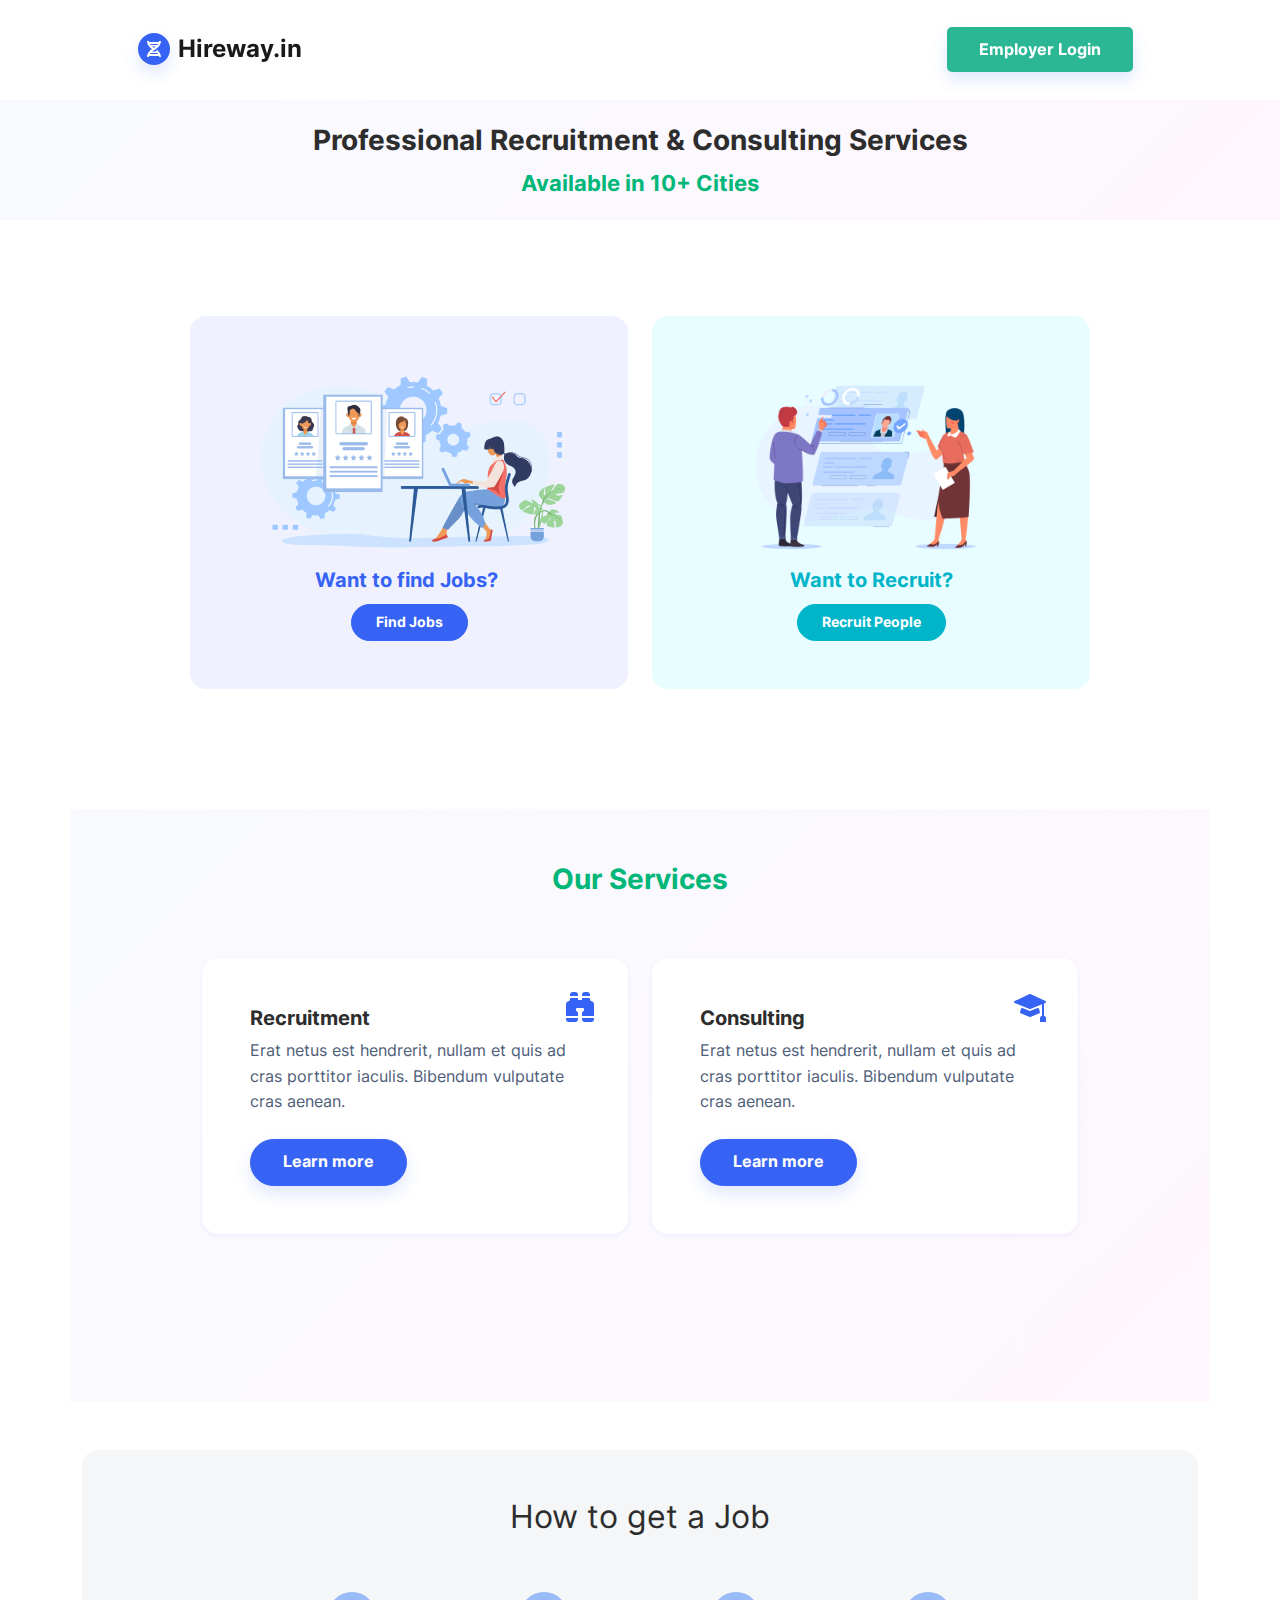
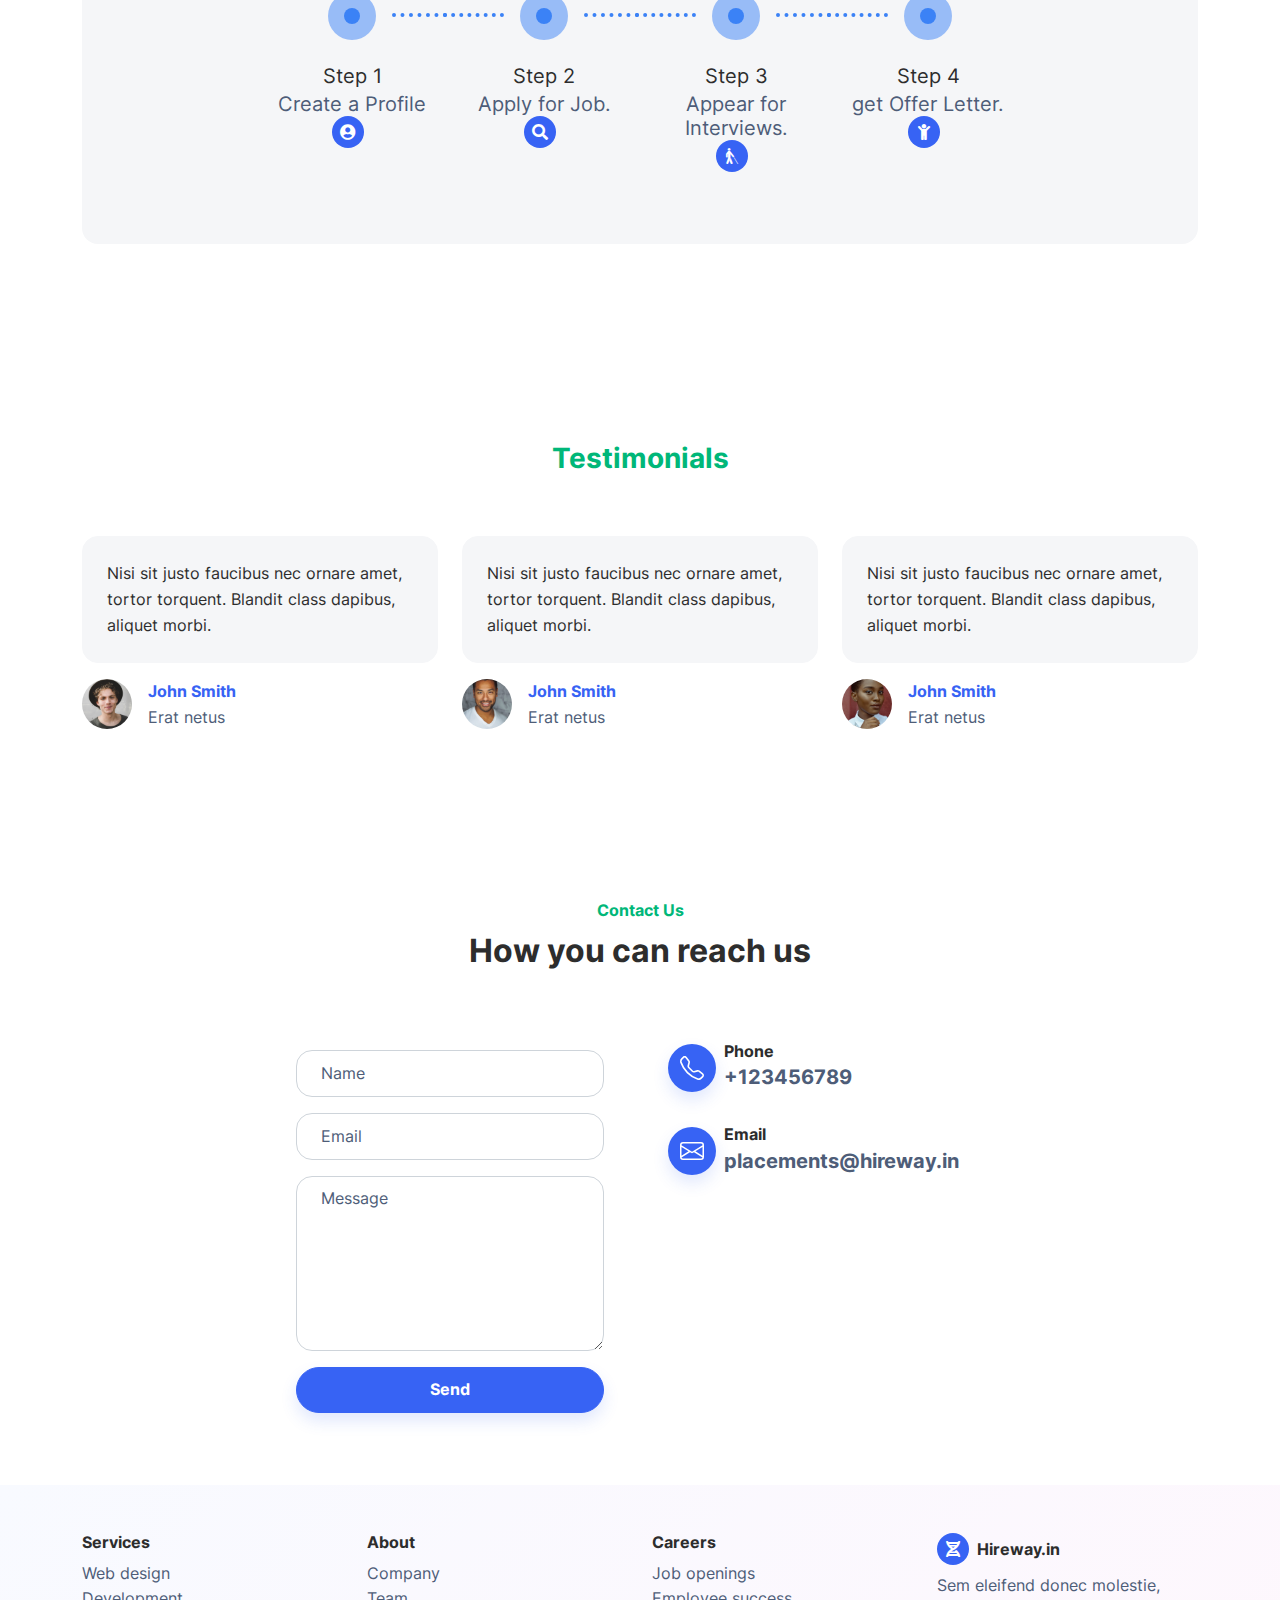
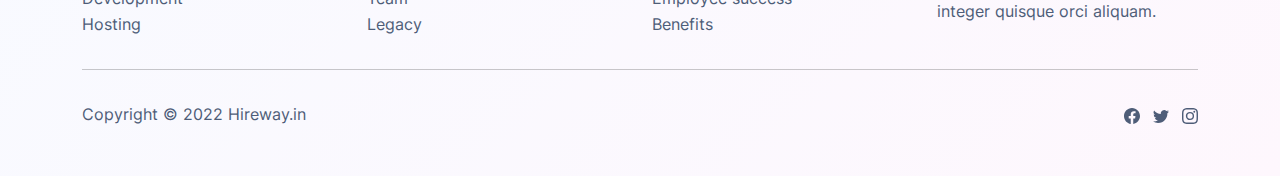
==== commit f0f49ddb: "Updated Images" ====
--- a/index.html
+++ b/index.html
@@ -2,7 +2,7 @@
   <head>
     <meta charset="utf-8">
     <meta name="viewport" content="width=device-width, initial-scale=1.0, shrink-to-fit=no">
-    <title>Home - Hireway.in</title>
+    <title>Hireway.in</title>
     <link rel="stylesheet" href="assets/bootstrap/css/bootstrap.min.css">
     <link rel="stylesheet" href="assets/fonts/fontawesome-all.min.css">
     <link rel="stylesheet" href="assets/css/styles.min.css">
@@ -53,7 +53,7 @@
             <div class="col mb-4">
               <div class="card bg-primary-light">
                 <div class="card-body text-center px-4 py-5 px-md-5">
-                  <img src="https://img.freepik.com/free-vector/tiny-people-searching-business-opportunities_74855-19928.jpg?w=1060&t=st=1666621568~exp=1666622168~hmac=70e401d5a8850ad409d570a1792ec26a01c17871c90c85e9a57c2db83d99cc4e" alt="" width="200px" sizes="" srcset="">
+                  <img src="./assets/img/Apply.png" alt="" height="200px" sizes="" srcset="">
                   <p class="fw-bold text-primary card-text mb-2" style="font-size: 20px;">Want to find Jobs?&nbsp;</p>
                   <button class="btn btn-primary btn-sm" type="button">Find Jobs</button>
                 </div>
@@ -62,7 +62,7 @@
             <div class="col mb-4">
               <div class="card bg-info-light">
                 <div class="card-body text-center px-4 py-5 px-md-5">
-                  <img src="./assets/img/recruit.png" alt="" width="200px" sizes="" srcset="">
+                  <img src="./assets/img/recruit.png" alt="" height="200px" sizes="" srcset="">
                   <p class="fw-bold text-info card-text mb-2" style="font-size: 20px;">Want to Recruit?</p>
                   <button class="btn btn-info btn-sm" type="button">Recruit People</button>
                 </div>
